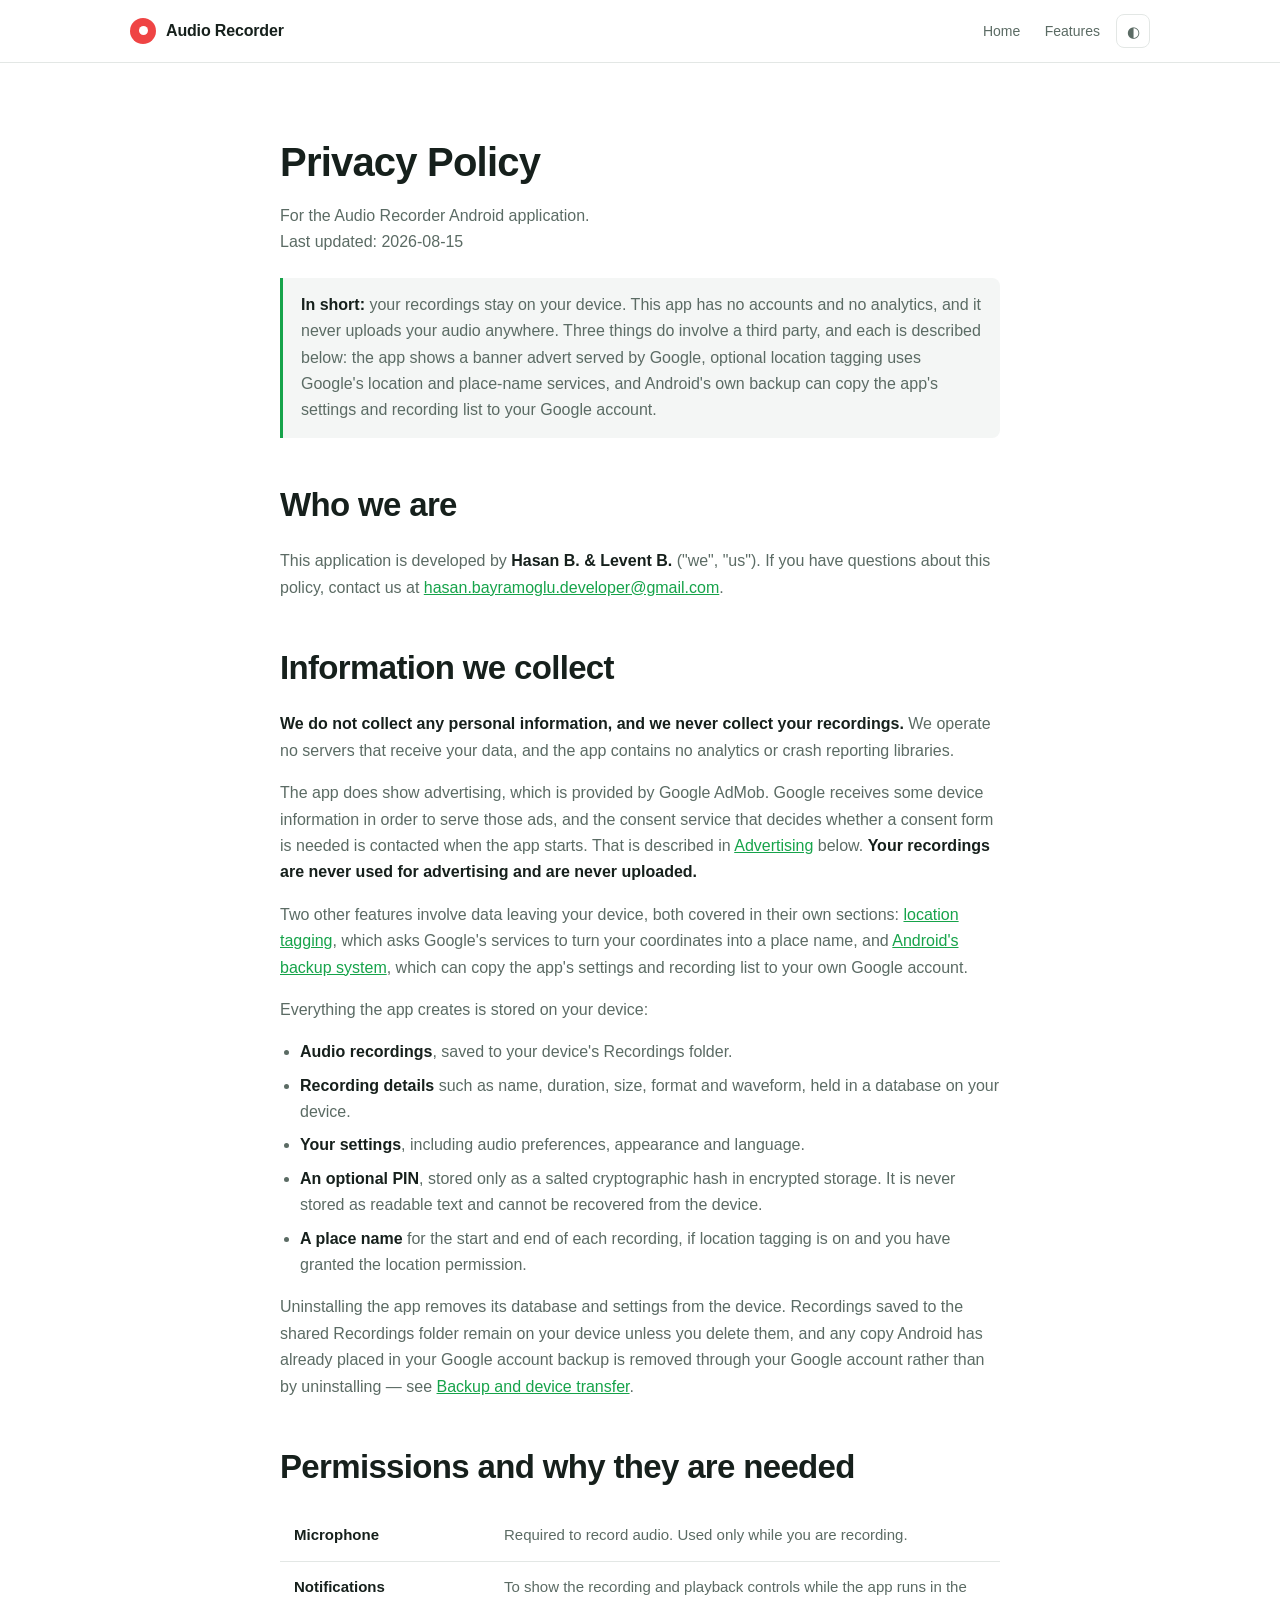
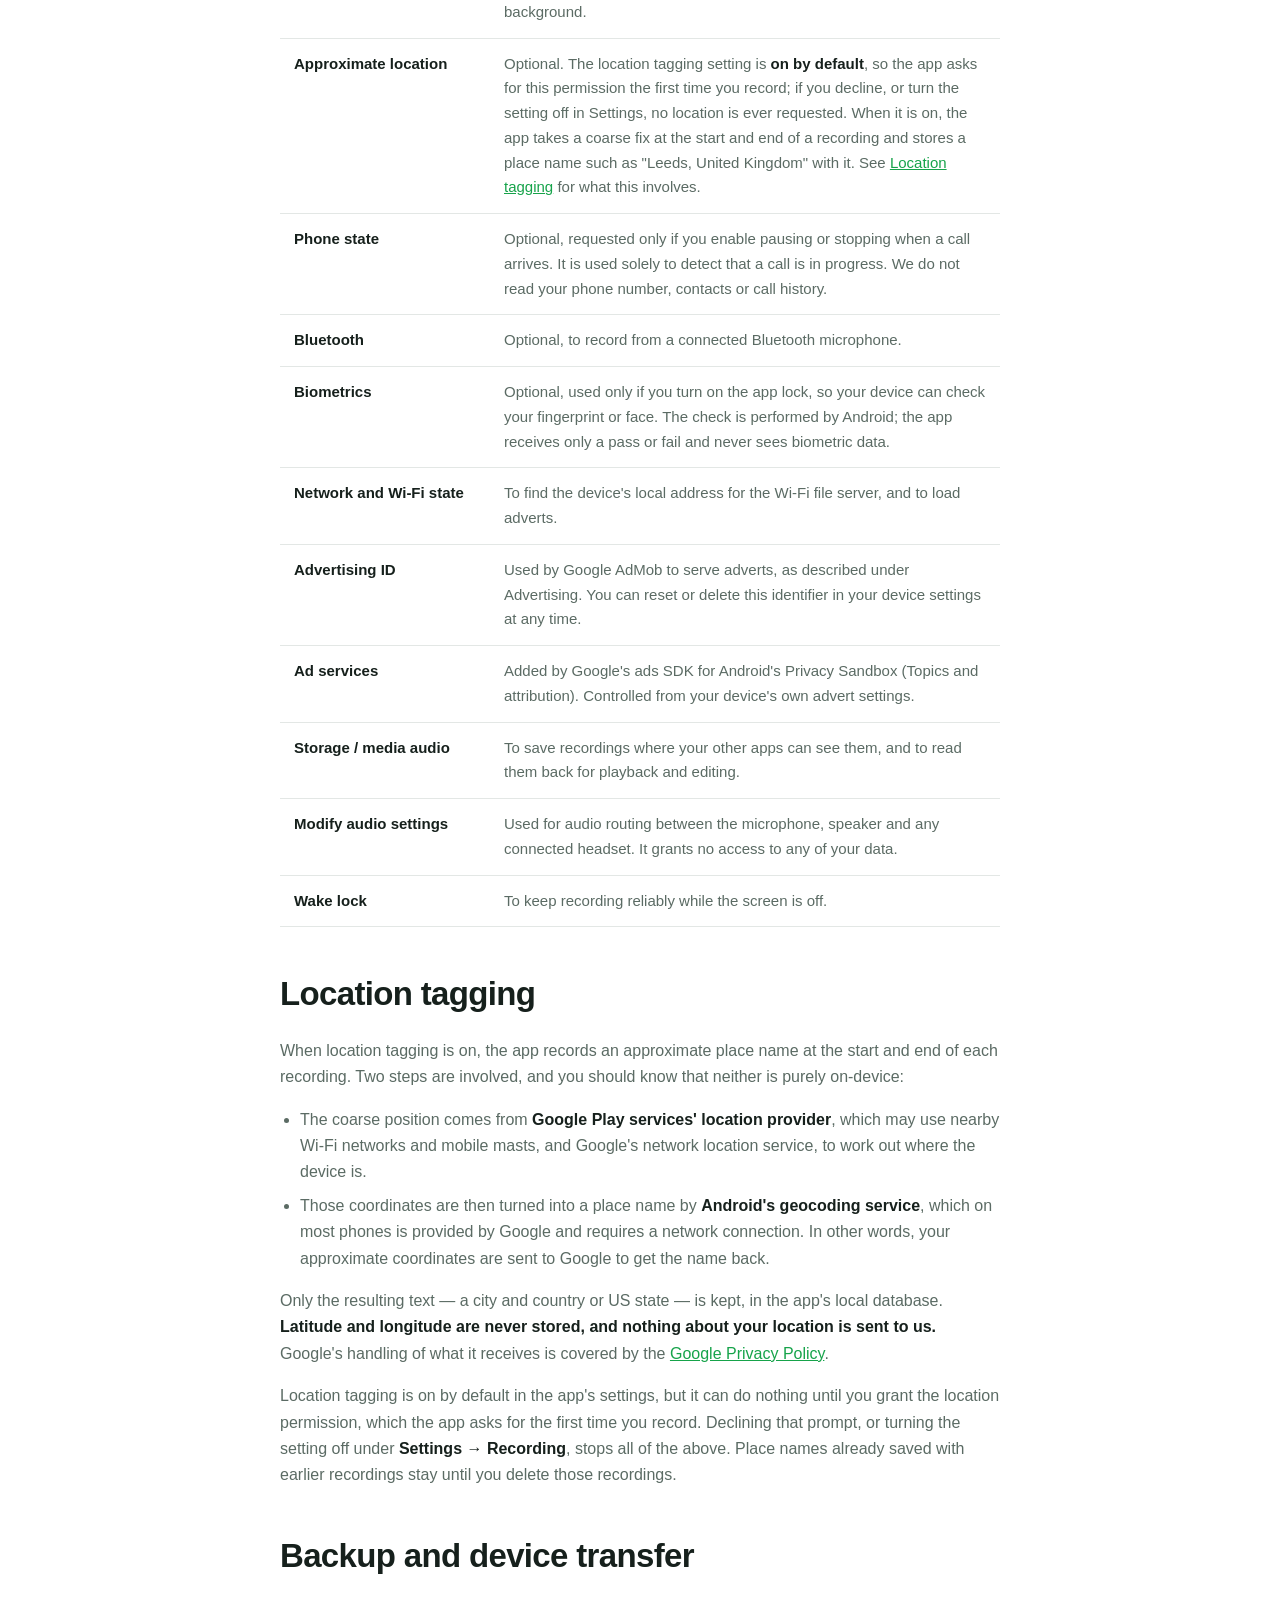
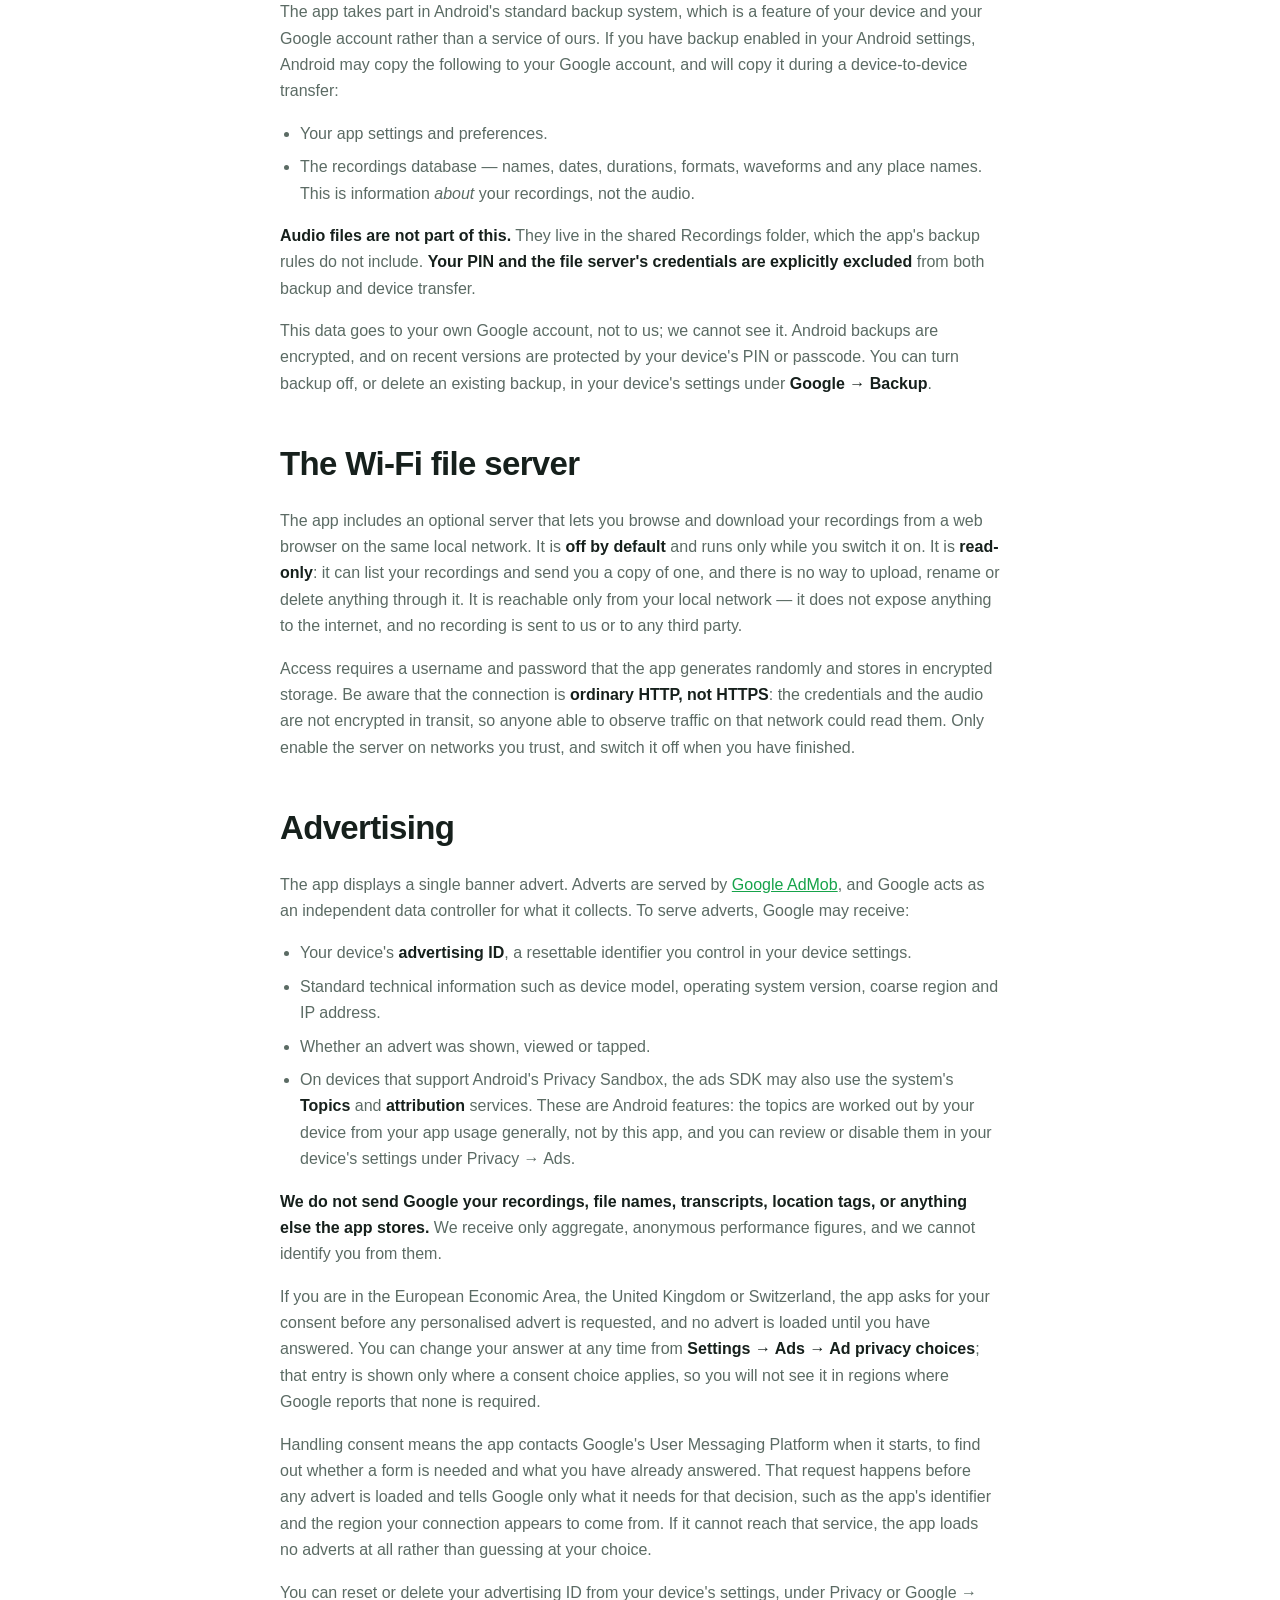
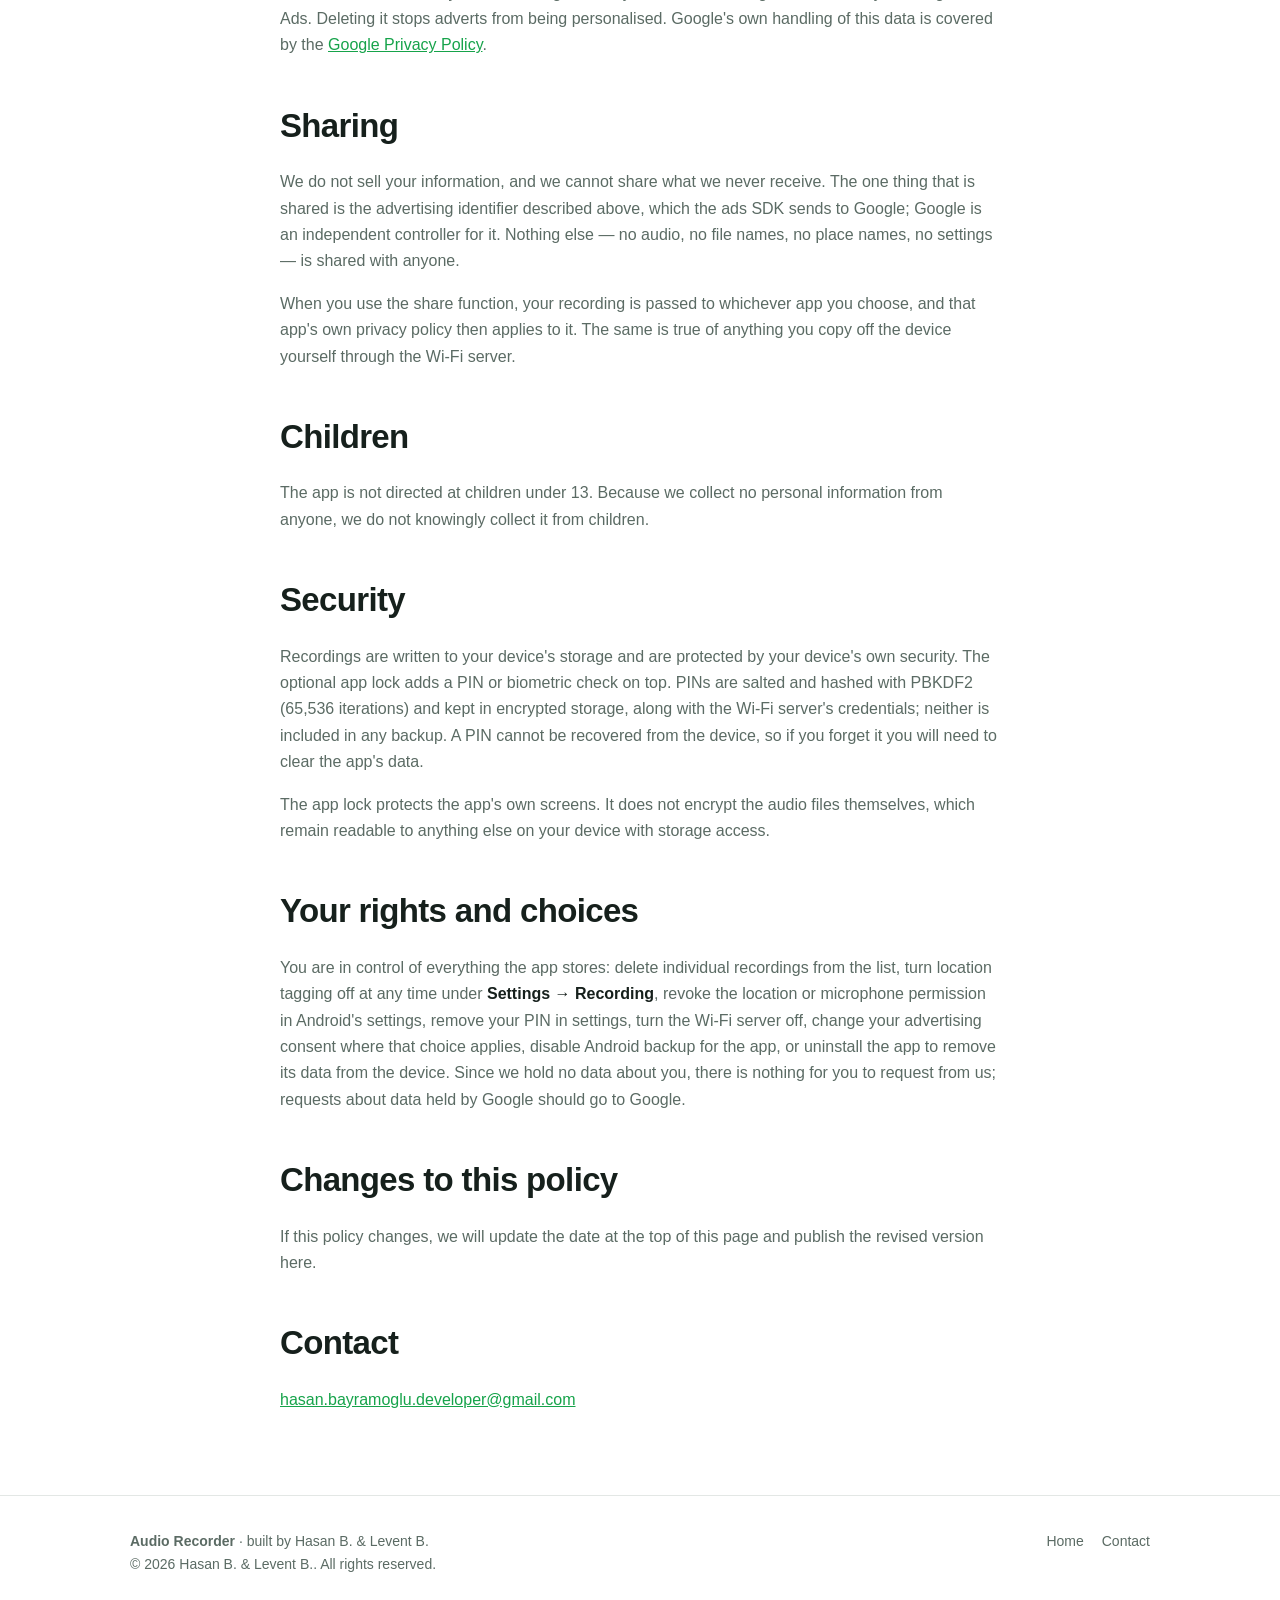
==== privacy.html @ 7d549fd4 "Add files via upload" ====
<!doctype html>
<html lang="en">
<head>
<meta charset="utf-8">
<meta name="viewport" content="width=device-width, initial-scale=1">
<title>Privacy Policy — Audio Recorder</title>
<meta name="description" content="Privacy policy for the Audio Recorder Android app. Recordings stay on your device; there is no tracking, advertising or account.">
<link rel="icon" href="data:image/svg+xml,<svg xmlns='http://www.w3.org/2000/svg' viewBox='0 0 100 100'><circle cx='50' cy='50' r='46' fill='%23ef4444'/><circle cx='50' cy='50' r='16' fill='white'/></svg>">
<link rel="stylesheet" href="site.css">
<script src="site.js"></script>
</head>
<body>

<header class="site">
  <div class="wrap bar">
    <a class="brand" href="index.html"><span class="dot"></span><span data-site="appName">Audio Recorder</span></a>
    <nav class="site">
      <a href="index.html">Home</a>
      <a href="index.html#features" class="hide-sm">Features</a>
    </nav>
    <button class="icon-btn" data-theme-toggle aria-label="Toggle dark mode">◐</button>
  </div>
</header>

<section>
  <div class="wrap prose">
    <h1 style="font-size:clamp(28px,4vw,40px);letter-spacing:-0.02em;margin:0 0 8px;">Privacy Policy</h1>
    <p style="margin-top:0;">
      For the <span data-site="appName">Audio Recorder</span> Android application.<br>
      Last updated: <span data-site="policyUpdated">2026-08-15</span>
    </p>

    <div class="note">
      <p>
        <strong>In short:</strong> your recordings stay on your device. This app has no
        accounts and no analytics, and it never uploads your audio anywhere. Three
        things do involve a third party, and each is described below: the app shows a
        banner advert served by Google, optional location tagging uses Google's location
        and place-name services, and Android's own backup can copy the app's settings and
        recording list to your Google account.
      </p>
    </div>

    <h2>Who we are</h2>
    <p>
      This application is developed by <strong data-site="developer">Hasan B. &amp; Levent B.</strong>
      ("we", "us"). If you have questions about this policy, contact us at
      <a data-site-mail href="mailto:" style="color:var(--accent);"></a>.
    </p>

    <h2>Information we collect</h2>
    <p>
      <strong>We do not collect any personal information, and we never collect your
      recordings.</strong> We operate no servers that receive your data, and the app
      contains no analytics or crash reporting libraries.
    </p>
    <p>
      The app does show advertising, which is provided by Google AdMob. Google receives
      some device information in order to serve those ads, and the consent service that
      decides whether a consent form is needed is contacted when the app starts. That is
      described in <a href="#advertising" style="color:var(--accent);">Advertising</a>
      below. <strong>Your recordings are never used for advertising and are never
      uploaded.</strong>
    </p>
    <p>
      Two other features involve data leaving your device, both covered in their own
      sections: <a href="#location" style="color:var(--accent);">location tagging</a>,
      which asks Google's services to turn your coordinates into a place name, and
      <a href="#backup" style="color:var(--accent);">Android's backup system</a>, which
      can copy the app's settings and recording list to your own Google account.
    </p>
    <p>
      Everything the app creates is stored on your device:
    </p>
    <ul>
      <li><strong>Audio recordings</strong>, saved to your device's Recordings folder.</li>
      <li><strong>Recording details</strong> such as name, duration, size, format and waveform, held in a database on your device.</li>
      <li><strong>Your settings</strong>, including audio preferences, appearance and language.</li>
      <li><strong>An optional PIN</strong>, stored only as a salted cryptographic hash in encrypted storage. It is never stored as readable text and cannot be recovered from the device.</li>
      <li><strong>A place name</strong> for the start and end of each recording, if location tagging is on and you have granted the location permission.</li>
    </ul>
    <p>
      Uninstalling the app removes its database and settings from the device. Recordings
      saved to the shared Recordings folder remain on your device unless you delete them,
      and any copy Android has already placed in your Google account backup is removed
      through your Google account rather than by uninstalling — see
      <a href="#backup" style="color:var(--accent);">Backup and device transfer</a>.
    </p>

    <h2>Permissions and why they are needed</h2>
    <table class="spec permissions" style="margin:16px 0;">
      <tbody>
        <tr><th>Microphone</th><td>Required to record audio. Used only while you are recording.</td></tr>
        <tr><th>Notifications</th><td>To show the recording and playback controls while the app runs in the background.</td></tr>
        <tr><th>Approximate location</th><td>Optional. The location tagging setting is <strong>on by default</strong>, so the app asks for this permission the first time you record; if you decline, or turn the setting off in Settings, no location is ever requested. When it is on, the app takes a coarse fix at the start and end of a recording and stores a place name such as "Leeds, United Kingdom" with it. See <a href="#location" style="color:var(--accent);">Location tagging</a> for what this involves.</td></tr>
        <tr><th>Phone state</th><td>Optional, requested only if you enable pausing or stopping when a call arrives. It is used solely to detect that a call is in progress. We do not read your phone number, contacts or call history.</td></tr>
        <tr><th>Bluetooth</th><td>Optional, to record from a connected Bluetooth microphone.</td></tr>
        <tr><th>Biometrics</th><td>Optional, used only if you turn on the app lock, so your device can check your fingerprint or face. The check is performed by Android; the app receives only a pass or fail and never sees biometric data.</td></tr>
        <tr><th>Network and Wi-Fi state</th><td>To find the device's local address for the Wi-Fi file server, and to load adverts.</td></tr>
        <tr><th>Advertising ID</th><td>Used by Google AdMob to serve adverts, as described under Advertising. You can reset or delete this identifier in your device settings at any time.</td></tr>
        <tr><th>Ad services</th><td>Added by Google's ads SDK for Android's Privacy Sandbox (Topics and attribution). Controlled from your device's own advert settings.</td></tr>
        <tr><th>Storage / media audio</th><td>To save recordings where your other apps can see them, and to read them back for playback and editing.</td></tr>
        <tr><th>Modify audio settings</th><td>Used for audio routing between the microphone, speaker and any connected headset. It grants no access to any of your data.</td></tr>
        <tr><th>Wake lock</th><td>To keep recording reliably while the screen is off.</td></tr>
      </tbody>
    </table>

    <h2 id="location">Location tagging</h2>
    <p>
      When location tagging is on, the app records an approximate place name at the start
      and end of each recording. Two steps are involved, and you should know that neither
      is purely on-device:
    </p>
    <ul>
      <li>
        The coarse position comes from <strong>Google Play services' location provider</strong>,
        which may use nearby Wi-Fi networks and mobile masts, and Google's network location
        service, to work out where the device is.
      </li>
      <li>
        Those coordinates are then turned into a place name by <strong>Android's geocoding
        service</strong>, which on most phones is provided by Google and requires a network
        connection. In other words, your approximate coordinates are sent to Google to get
        the name back.
      </li>
    </ul>
    <p>
      Only the resulting text — a city and country or US state — is kept, in the app's local
      database. <strong>Latitude and longitude are never stored, and nothing about your
      location is sent to us.</strong> Google's handling of what it receives is covered by the
      <a href="https://policies.google.com/privacy" style="color:var(--accent);">Google Privacy Policy</a>.
    </p>
    <p>
      Location tagging is on by default in the app's settings, but it can do nothing until
      you grant the location permission, which the app asks for the first time you record.
      Declining that prompt, or turning the setting off under
      <strong>Settings &rarr; Recording</strong>, stops all of the above. Place names already
      saved with earlier recordings stay until you delete those recordings.
    </p>

    <h2 id="backup">Backup and device transfer</h2>
    <p>
      The app takes part in Android's standard backup system, which is a feature of your
      device and your Google account rather than a service of ours. If you have backup
      enabled in your Android settings, Android may copy the following to your Google
      account, and will copy it during a device-to-device transfer:
    </p>
    <ul>
      <li>Your app settings and preferences.</li>
      <li>The recordings database — names, dates, durations, formats, waveforms and any place names. This is information <em>about</em> your recordings, not the audio.</li>
    </ul>
    <p>
      <strong>Audio files are not part of this.</strong> They live in the shared Recordings
      folder, which the app's backup rules do not include. <strong>Your PIN and the file
      server's credentials are explicitly excluded</strong> from both backup and device
      transfer.
    </p>
    <p>
      This data goes to your own Google account, not to us; we cannot see it. Android
      backups are encrypted, and on recent versions are protected by your device's PIN or
      passcode. You can turn backup off, or delete an existing backup, in your device's
      settings under <strong>Google &rarr; Backup</strong>.
    </p>

    <h2>The Wi-Fi file server</h2>
    <p>
      The app includes an optional server that lets you browse and download your recordings
      from a web browser on the same local network. It is <strong>off by default</strong> and
      runs only while you switch it on. It is <strong>read-only</strong>: it can list your
      recordings and send you a copy of one, and there is no way to upload, rename or delete
      anything through it. It is reachable only from your local network — it does not expose
      anything to the internet, and no recording is sent to us or to any third party.
    </p>
    <p>
      Access requires a username and password that the app generates randomly and stores in
      encrypted storage. Be aware that the connection is <strong>ordinary HTTP, not
      HTTPS</strong>: the credentials and the audio are not encrypted in transit, so anyone
      able to observe traffic on that network could read them. Only enable the server on
      networks you trust, and switch it off when you have finished.
    </p>

    <h2 id="advertising">Advertising</h2>
    <p>
      The app displays a single banner advert. Adverts are served by
      <a href="https://policies.google.com/technologies/partner-sites" style="color:var(--accent);">Google AdMob</a>,
      and Google acts as an independent data controller for what it collects. To serve
      adverts, Google may receive:
    </p>
    <ul>
      <li>Your device's <strong>advertising ID</strong>, a resettable identifier you control in your device settings.</li>
      <li>Standard technical information such as device model, operating system version, coarse region and IP address.</li>
      <li>Whether an advert was shown, viewed or tapped.</li>
      <li>
        On devices that support Android's Privacy Sandbox, the ads SDK may also use the
        system's <strong>Topics</strong> and <strong>attribution</strong> services. These
        are Android features: the topics are worked out by your device from your app
        usage generally, not by this app, and you can review or disable them in your
        device's settings under Privacy &rarr; Ads.
      </li>
    </ul>
    <p>
      <strong>We do not send Google your recordings, file names, transcripts, location
      tags, or anything else the app stores.</strong> We receive only aggregate,
      anonymous performance figures, and we cannot identify you from them.
    </p>
    <p>
      If you are in the European Economic Area, the United Kingdom or Switzerland, the
      app asks for your consent before any personalised advert is requested, and no
      advert is loaded until you have answered. You can change your answer at any time
      from <strong>Settings &rarr; Ads &rarr; Ad privacy choices</strong>; that entry is
      shown only where a consent choice applies, so you will not see it in regions where
      Google reports that none is required.
    </p>
    <p>
      Handling consent means the app contacts Google's User Messaging Platform when it
      starts, to find out whether a form is needed and what you have already answered.
      That request happens before any advert is loaded and tells Google only what it
      needs for that decision, such as the app's identifier and the region your
      connection appears to come from. If it cannot reach that service, the app loads no
      adverts at all rather than guessing at your choice.
    </p>
    <p>
      You can reset or delete your advertising ID from your device's settings, under
      Privacy or Google &rarr; Ads. Deleting it stops adverts from being personalised.
      Google's own handling of this data is covered by the
      <a href="https://policies.google.com/privacy" style="color:var(--accent);">Google Privacy Policy</a>.
    </p>

    <h2>Sharing</h2>
    <p>
      We do not sell your information, and we cannot share what we never receive. The one
      thing that is shared is the advertising identifier described above, which the ads
      SDK sends to Google; Google is an independent controller for it. Nothing else — no
      audio, no file names, no place names, no settings — is shared with anyone.
    </p>
    <p>
      When you use the share function, your recording is passed to whichever app you
      choose, and that app's own privacy policy then applies to it. The same is true of
      anything you copy off the device yourself through the Wi-Fi server.
    </p>

    <h2>Children</h2>
    <p>
      The app is not directed at children under 13. Because we collect no personal
      information from anyone, we do not knowingly collect it from children.
    </p>

    <h2>Security</h2>
    <p>
      Recordings are written to your device's storage and are protected by your device's
      own security. The optional app lock adds a PIN or biometric check on top. PINs are
      salted and hashed with PBKDF2 (65,536 iterations) and kept in encrypted storage,
      along with the Wi-Fi server's credentials; neither is included in any backup. A PIN
      cannot be recovered from the device, so if you forget it you will need to clear the
      app's data.
    </p>
    <p>
      The app lock protects the app's own screens. It does not encrypt the audio files
      themselves, which remain readable to anything else on your device with storage
      access.
    </p>

    <h2>Your rights and choices</h2>
    <p>
      You are in control of everything the app stores: delete individual recordings from
      the list, turn location tagging off at any time under
      <strong>Settings &rarr; Recording</strong>, revoke the location or microphone
      permission in Android's settings, remove your PIN in settings, turn the Wi-Fi
      server off, change your advertising consent where that choice applies, disable
      Android backup for the app, or uninstall the app to remove its data from the
      device. Since we hold no data about you, there is nothing for you to request from
      us; requests about data held by Google should go to Google.
    </p>

    <h2>Changes to this policy</h2>
    <p>
      If this policy changes, we will update the date at the top of this page and publish
      the revised version here.
    </p>

    <h2>Contact</h2>
    <p>
      <a data-site-mail href="mailto:" style="color:var(--accent);"></a>
    </p>
  </div>
</section>

<footer class="site">
  <div class="wrap foot-row">
    <div>
      <strong data-site="appName">Audio Recorder</strong> ·
      built by <span data-site="developer">Hasan B. &amp; Levent B.</span><br>
      © <span data-year>2026</span> <span data-site="developer">Hasan B. &amp; Levent B.</span>. All rights reserved.
    </div>
    <div class="foot-links">
      <a href="index.html">Home</a>
      <a data-site-mail href="mailto:">Contact</a>
    </div>
  </div>
</footer>

</body>
</html>
---- site.css ----
/* Audio Recorder — site styles.
   Colours are taken from the app: recording red and waveform green. */

:root {
  --red: #ef4444;
  --green: #22c55e;

  --bg: #ffffff;
  --bg-soft: #f4f6f5;
  --panel: #ffffff;
  --line: #e3e7e5;
  --ink: #16201c;
  --ink-soft: #5b6b64;
  --accent: #16a34a;
  --shadow: 0 1px 2px rgba(16, 32, 26, 0.06), 0 8px 24px rgba(16, 32, 26, 0.06);
}

@media (prefers-color-scheme: dark) {
  :root {
    --bg: #0f1512;
    --bg-soft: #141b18;
    --panel: #161e1a;
    --line: #263029;
    --ink: #e8efea;
    --ink-soft: #9aa9a1;
    --accent: #4ade80;
    --shadow: 0 1px 2px rgba(0, 0, 0, 0.4), 0 8px 24px rgba(0, 0, 0, 0.3);
  }
}

:root[data-theme="light"] {
  --bg: #ffffff;
  --bg-soft: #f4f6f5;
  --panel: #ffffff;
  --line: #e3e7e5;
  --ink: #16201c;
  --ink-soft: #5b6b64;
  --accent: #16a34a;
  --shadow: 0 1px 2px rgba(16, 32, 26, 0.06), 0 8px 24px rgba(16, 32, 26, 0.06);
}

:root[data-theme="dark"] {
  --bg: #0f1512;
  --bg-soft: #141b18;
  --panel: #161e1a;
  --line: #263029;
  --ink: #e8efea;
  --ink-soft: #9aa9a1;
  --accent: #4ade80;
  --shadow: 0 1px 2px rgba(0, 0, 0, 0.4), 0 8px 24px rgba(0, 0, 0, 0.3);
}

* { box-sizing: border-box; }

html { scroll-behavior: smooth; }

body {
  margin: 0;
  background: var(--bg);
  color: var(--ink);
  font: 16px/1.65 -apple-system, BlinkMacSystemFont, "Segoe UI", Roboto,
    "Helvetica Neue", Arial, sans-serif;
  -webkit-font-smoothing: antialiased;
}

.wrap {
  width: 100%;
  max-width: 1060px;
  margin: 0 auto;
  padding: 0 20px;
}

/* ---------- header ---------- */

header.site {
  position: sticky;
  top: 0;
  z-index: 20;
  background: color-mix(in srgb, var(--bg) 88%, transparent);
  backdrop-filter: blur(10px);
  border-bottom: 1px solid var(--line);
}

.bar {
  display: flex;
  align-items: center;
  gap: 16px;
  height: 62px;
}

.brand {
  display: flex;
  align-items: center;
  gap: 10px;
  font-weight: 700;
  letter-spacing: -0.01em;
  color: var(--ink);
  text-decoration: none;
  margin-right: auto;
  white-space: nowrap; /* keeps the header one line on narrow phones */
}

.brand .dot {
  width: 26px;
  height: 26px;
  border-radius: 50%;
  background: var(--red);
  display: grid;
  place-items: center;
  flex: none;
}

.brand .dot::after {
  content: "";
  width: 9px;
  height: 9px;
  border-radius: 50%;
  background: #fff;
}

nav.site a {
  color: var(--ink-soft);
  text-decoration: none;
  font-size: 14px;
  margin-left: 20px;
}

nav.site a:hover { color: var(--ink); }

@media (max-width: 700px) {
  nav.site a { margin-left: 14px; font-size: 13px; }
  nav.site a.hide-sm { display: none; }
}

@media (max-width: 460px) {
  .brand { font-size: 15px; }
  .brand .dot { width: 22px; height: 22px; }
  nav.site { white-space: nowrap; }
  nav.site a { margin-left: 12px; }
}

/* Line break that only applies once there is room for it. */
@media (max-width: 640px) {
  br.br-lg { display: none; }
}

.icon-btn {
  border: 1px solid var(--line);
  background: var(--panel);
  color: var(--ink-soft);
  width: 34px;
  height: 34px;
  border-radius: 8px;
  cursor: pointer;
  font-size: 15px;
  line-height: 1;
  flex: none;
}

.icon-btn:hover { color: var(--ink); }

/* ---------- hero ---------- */

.hero {
  padding: 76px 0 56px;
  text-align: center;
}

.hero h1 {
  font-size: clamp(34px, 6vw, 56px);
  line-height: 1.08;
  letter-spacing: -0.03em;
  margin: 0 0 18px;
}

.hero .lede {
  font-size: clamp(17px, 2.2vw, 20px);
  color: var(--ink-soft);
  max-width: 620px;
  margin: 0 auto 30px;
}

.pill {
  display: inline-block;
  font-size: 13px;
  font-weight: 600;
  color: var(--accent);
  background: color-mix(in srgb, var(--accent) 12%, transparent);
  border: 1px solid color-mix(in srgb, var(--accent) 28%, transparent);
  padding: 5px 12px;
  border-radius: 999px;
  margin-bottom: 22px;
}

.cta-row {
  display: flex;
  gap: 12px;
  justify-content: center;
  flex-wrap: wrap;
}

.btn {
  display: inline-block;
  padding: 12px 22px;
  border-radius: 10px;
  font-weight: 600;
  font-size: 15px;
  text-decoration: none;
  border: 1px solid transparent;
}

.btn-primary { background: var(--ink); color: var(--bg); }
.btn-primary:hover { opacity: 0.88; }

.btn-primary.is-pending {
  background: var(--bg-soft);
  color: var(--ink-soft);
  border-color: var(--line);
  cursor: default;
}

.btn-ghost {
  border-color: var(--line);
  color: var(--ink);
  background: var(--panel);
}

.btn-ghost:hover { border-color: var(--ink-soft); }

/* ---------- waveform strip ---------- */

.wave-strip {
  margin: 46px auto 0;
  max-width: 900px;
  background: var(--bg-soft);
  border: 1px solid var(--line);
  border-radius: 0; /* square, like the app's waveform panel */
  padding: 0;
  overflow: hidden;
}

/* Scales by its own aspect ratio. Stretching it instead would squash the ruler
   labels into illegibility on narrow screens. */
.wave-strip svg { display: block; width: 100%; height: auto; }

/* ---------- sections ---------- */

section { padding: 66px 0; }
section.alt { background: var(--bg-soft); border-block: 1px solid var(--line); }

h2 {
  font-size: clamp(24px, 3.4vw, 33px);
  letter-spacing: -0.02em;
  margin: 0 0 10px;
}

.section-lede {
  color: var(--ink-soft);
  max-width: 620px;
  margin: 0 0 36px;
}

.grid {
  display: grid;
  grid-template-columns: repeat(auto-fit, minmax(268px, 1fr));
  gap: 18px;
}

.card {
  background: var(--panel);
  border: 1px solid var(--line);
  border-radius: 12px;
  padding: 22px;
  box-shadow: var(--shadow);
}

.card h3 {
  margin: 0 0 8px;
  font-size: 17px;
  letter-spacing: -0.01em;
}

.card p { margin: 0; color: var(--ink-soft); font-size: 15px; }

.card .ico {
  width: 34px;
  height: 34px;
  border-radius: 9px;
  background: color-mix(in srgb, var(--accent) 14%, transparent);
  display: grid;
  place-items: center;
  margin-bottom: 14px;
  font-size: 17px;
}

/* ---------- spec table ---------- */

.table-scroll { overflow-x: auto; }

table.spec {
  width: 100%;
  border-collapse: collapse;
  font-size: 15px;
  min-width: 460px;
}

table.spec th,
table.spec td {
  text-align: left;
  padding: 13px 14px;
  border-bottom: 1px solid var(--line);
  vertical-align: top;
}

table.spec th {
  width: 210px;
  font-weight: 600;
  color: var(--ink);
  white-space: nowrap;
}

table.spec td { color: var(--ink-soft); }

/* On phones the two-column layout would force the page to scroll sideways, so the
   rows stack: label above value. */
@media (max-width: 560px) {
  table.spec,
  table.spec tbody,
  table.spec tr,
  table.spec th,
  table.spec td {
    display: block;
    width: 100%;
  }
  table.spec { min-width: 0; }
  table.spec tr { padding: 12px 0; border-bottom: 1px solid var(--line); }
  table.spec th {
    border-bottom: none;
    padding: 0 0 3px;
    white-space: normal;
  }
  table.spec td { border-bottom: none; padding: 0; }
}

/* ---------- prose (privacy page) ---------- */

.prose { max-width: 760px; }
.prose h2 { margin-top: 40px; }
.prose h3 { margin-top: 28px; margin-bottom: 6px; font-size: 17px; }
.prose p, .prose li { color: var(--ink-soft); }
.prose strong { color: var(--ink); }
.prose ul { padding-left: 20px; }
.prose li { margin-bottom: 7px; }

.note {
  border-left: 3px solid var(--accent);
  background: var(--bg-soft);
  padding: 14px 18px;
  border-radius: 0 8px 8px 0;
  margin: 22px 0;
}

.note p { margin: 0; }

/* ---------- footer ---------- */

footer.site {
  border-top: 1px solid var(--line);
  padding: 34px 0 46px;
  color: var(--ink-soft);
  font-size: 14px;
}

.foot-row {
  display: flex;
  justify-content: space-between;
  gap: 18px;
  flex-wrap: wrap;
}

footer.site a { color: var(--ink-soft); text-decoration: none; }
footer.site a:hover { color: var(--ink); text-decoration: underline; }

.foot-links { display: flex; gap: 18px; flex-wrap: wrap; }
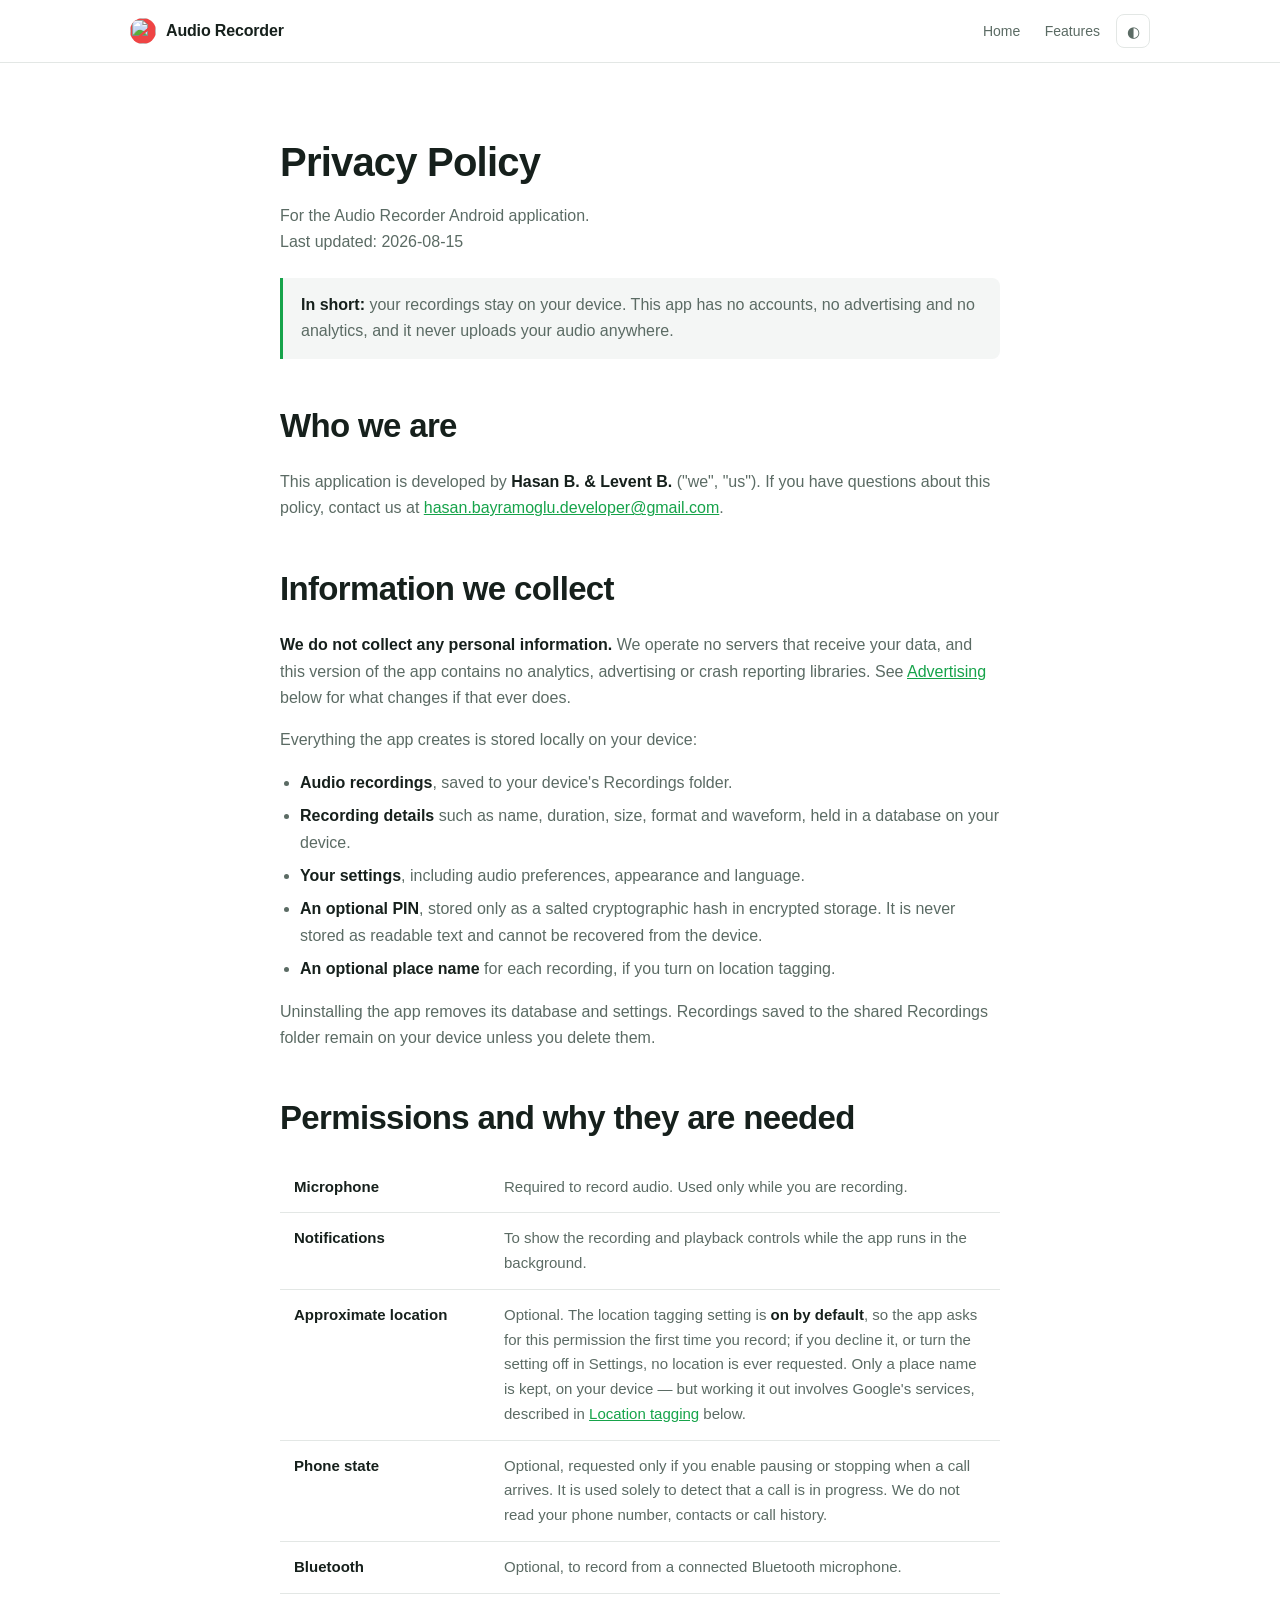
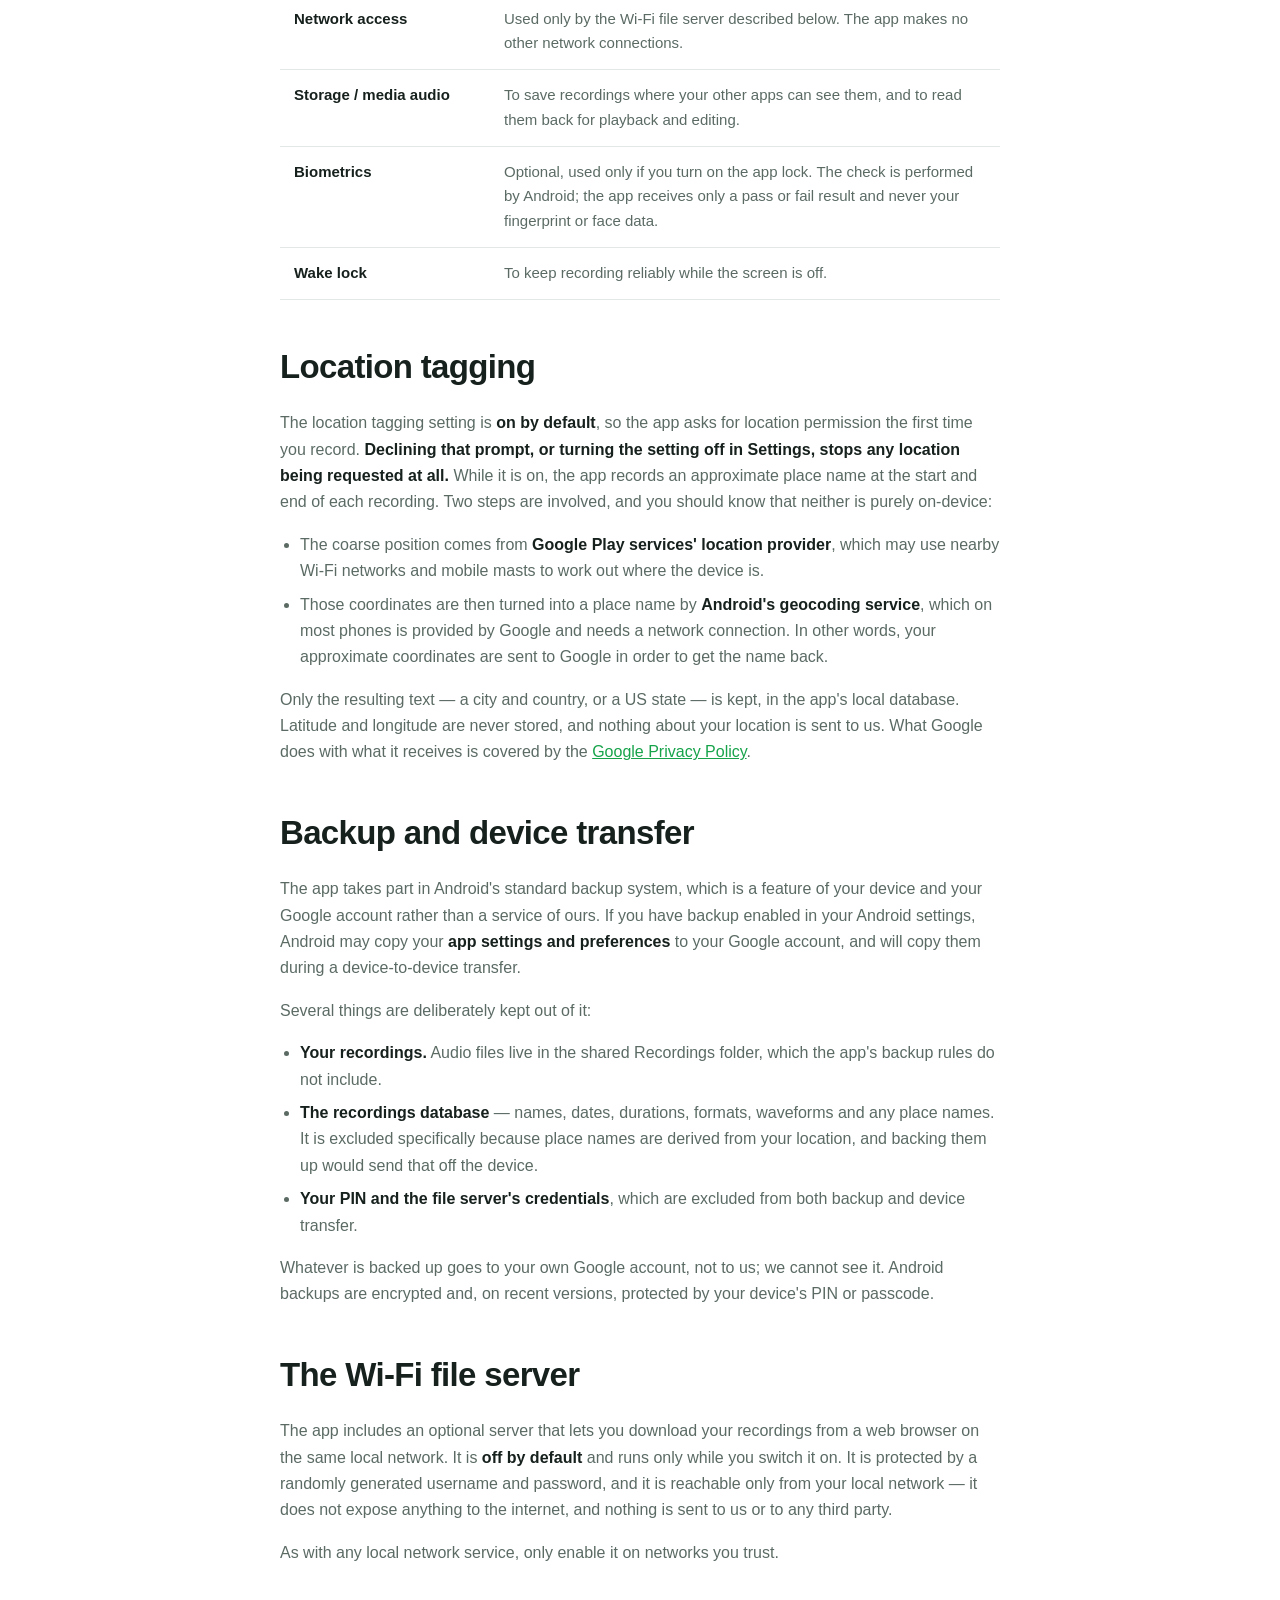
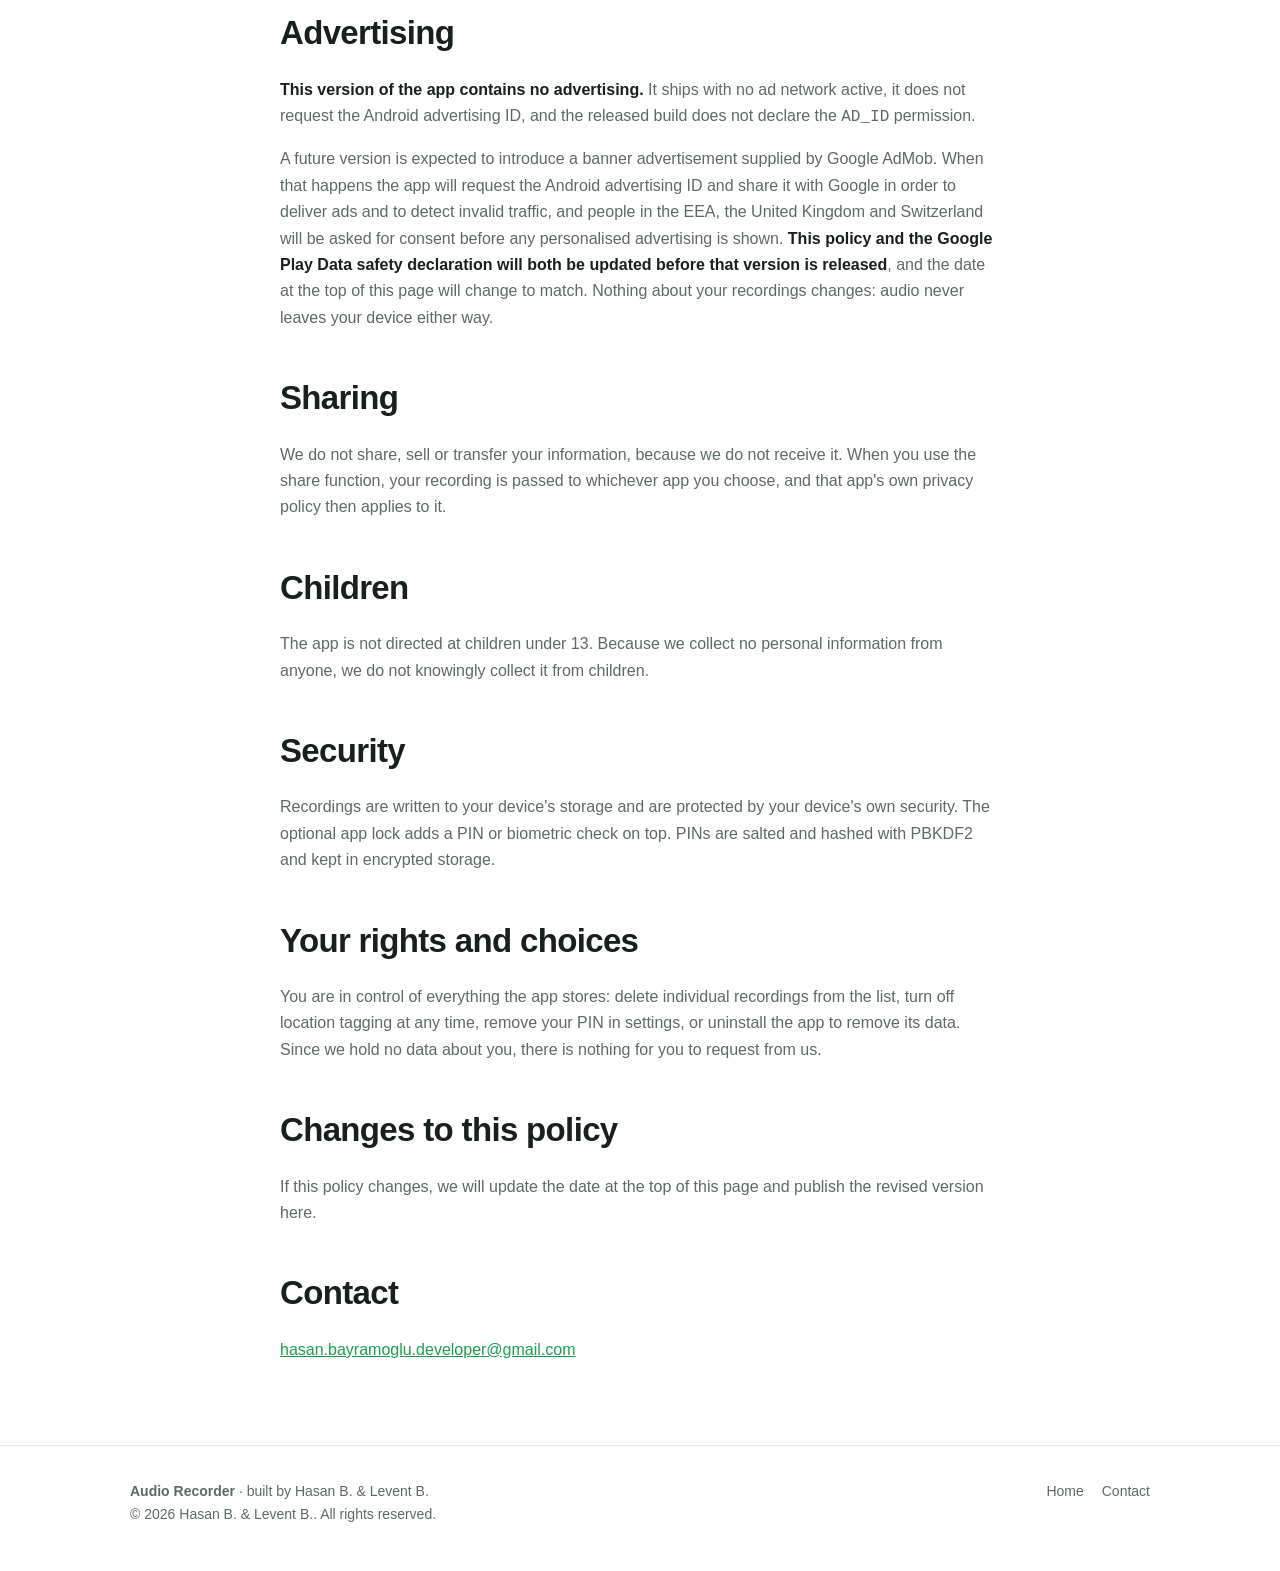
==== commit 708fa711: "Update privacy policy details and icon references" ====
--- a/privacy.html
+++ b/privacy.html
@@ -5,7 +5,7 @@
 <meta name="viewport" content="width=device-width, initial-scale=1">
 <title>Privacy Policy — Audio Recorder</title>
 <meta name="description" content="Privacy policy for the Audio Recorder Android app. Recordings stay on your device; there is no tracking, advertising or account.">
-<link rel="icon" href="data:image/svg+xml,<svg xmlns='http://www.w3.org/2000/svg' viewBox='0 0 100 100'><circle cx='50' cy='50' r='46' fill='%23ef4444'/><circle cx='50' cy='50' r='16' fill='white'/></svg>">
+<link rel="icon" href="icon.svg" type="image/svg+xml">
 <link rel="stylesheet" href="site.css">
 <script src="site.js"></script>
 </head>
@@ -13,7 +13,7 @@
 
 <header class="site">
   <div class="wrap bar">
-    <a class="brand" href="index.html"><span class="dot"></span><span data-site="appName">Audio Recorder</span></a>
+    <a class="brand" href="index.html"><img class="dot" src="icon.svg" alt="" width="26" height="26"><span data-site="appName">Audio Recorder</span></a>
     <nav class="site">
       <a href="index.html">Home</a>
       <a href="index.html#features" class="hide-sm">Features</a>
@@ -27,216 +27,159 @@
     <h1 style="font-size:clamp(28px,4vw,40px);letter-spacing:-0.02em;margin:0 0 8px;">Privacy Policy</h1>
     <p style="margin-top:0;">
       For the <span data-site="appName">Audio Recorder</span> Android application.<br>
-      Last updated: <span data-site="policyUpdated">2026-08-15</span>
+      Last updated: <span data-site="policyUpdated">2026-08-09</span>
     </p>
 
     <div class="note">
       <p>
         <strong>In short:</strong> your recordings stay on your device. This app has no
-        accounts and no analytics, and it never uploads your audio anywhere. Three
-        things do involve a third party, and each is described below: the app shows a
-        banner advert served by Google, optional location tagging uses Google's location
-        and place-name services, and Android's own backup can copy the app's settings and
-        recording list to your Google account.
+        accounts, no advertising and no analytics, and it never uploads your audio
+        anywhere.
       </p>
     </div>
 
     <h2>Who we are</h2>
     <p>
-      This application is developed by <strong data-site="developer">Hasan B. &amp; Levent B.</strong>
+      This application is developed by <strong data-site="developer">Hasan Bayramoglu</strong>
       ("we", "us"). If you have questions about this policy, contact us at
       <a data-site-mail href="mailto:" style="color:var(--accent);"></a>.
     </p>
 
     <h2>Information we collect</h2>
     <p>
-      <strong>We do not collect any personal information, and we never collect your
-      recordings.</strong> We operate no servers that receive your data, and the app
-      contains no analytics or crash reporting libraries.
-    </p>
-    <p>
-      The app does show advertising, which is provided by Google AdMob. Google receives
-      some device information in order to serve those ads, and the consent service that
-      decides whether a consent form is needed is contacted when the app starts. That is
-      described in <a href="#advertising" style="color:var(--accent);">Advertising</a>
-      below. <strong>Your recordings are never used for advertising and are never
-      uploaded.</strong>
-    </p>
-    <p>
-      Two other features involve data leaving your device, both covered in their own
-      sections: <a href="#location" style="color:var(--accent);">location tagging</a>,
-      which asks Google's services to turn your coordinates into a place name, and
-      <a href="#backup" style="color:var(--accent);">Android's backup system</a>, which
-      can copy the app's settings and recording list to your own Google account.
-    </p>
-    <p>
-      Everything the app creates is stored on your device:
+      <strong>We do not collect any personal information.</strong> We operate no servers
+      that receive your data, and this version of the app contains no analytics,
+      advertising or crash reporting libraries. See <a href="#advertising"
+      style="color:var(--accent);">Advertising</a> below for what changes if that ever
+      does.
+    </p>
+    <p>
+      Everything the app creates is stored locally on your device:
     </p>
     <ul>
       <li><strong>Audio recordings</strong>, saved to your device's Recordings folder.</li>
       <li><strong>Recording details</strong> such as name, duration, size, format and waveform, held in a database on your device.</li>
       <li><strong>Your settings</strong>, including audio preferences, appearance and language.</li>
       <li><strong>An optional PIN</strong>, stored only as a salted cryptographic hash in encrypted storage. It is never stored as readable text and cannot be recovered from the device.</li>
-      <li><strong>A place name</strong> for the start and end of each recording, if location tagging is on and you have granted the location permission.</li>
+      <li><strong>An optional place name</strong> for each recording, if you turn on location tagging.</li>
     </ul>
     <p>
-      Uninstalling the app removes its database and settings from the device. Recordings
-      saved to the shared Recordings folder remain on your device unless you delete them,
-      and any copy Android has already placed in your Google account backup is removed
-      through your Google account rather than by uninstalling — see
-      <a href="#backup" style="color:var(--accent);">Backup and device transfer</a>.
+      Uninstalling the app removes its database and settings. Recordings saved to the
+      shared Recordings folder remain on your device unless you delete them.
     </p>
 
     <h2>Permissions and why they are needed</h2>
-    <table class="spec permissions" style="margin:16px 0;">
+    <table class="spec" style="margin:16px 0;">
       <tbody>
         <tr><th>Microphone</th><td>Required to record audio. Used only while you are recording.</td></tr>
         <tr><th>Notifications</th><td>To show the recording and playback controls while the app runs in the background.</td></tr>
-        <tr><th>Approximate location</th><td>Optional. The location tagging setting is <strong>on by default</strong>, so the app asks for this permission the first time you record; if you decline, or turn the setting off in Settings, no location is ever requested. When it is on, the app takes a coarse fix at the start and end of a recording and stores a place name such as "Leeds, United Kingdom" with it. See <a href="#location" style="color:var(--accent);">Location tagging</a> for what this involves.</td></tr>
+        <tr><th>Approximate location</th><td>Optional. The location tagging setting is <strong>on by default</strong>, so the app asks for this permission the first time you record; if you decline it, or turn the setting off in Settings, no location is ever requested. Only a place name is kept, on your device — but working it out involves Google's services, described in <a href="#location" style="color:var(--accent);">Location tagging</a> below.</td></tr>
         <tr><th>Phone state</th><td>Optional, requested only if you enable pausing or stopping when a call arrives. It is used solely to detect that a call is in progress. We do not read your phone number, contacts or call history.</td></tr>
         <tr><th>Bluetooth</th><td>Optional, to record from a connected Bluetooth microphone.</td></tr>
-        <tr><th>Biometrics</th><td>Optional, used only if you turn on the app lock, so your device can check your fingerprint or face. The check is performed by Android; the app receives only a pass or fail and never sees biometric data.</td></tr>
-        <tr><th>Network and Wi-Fi state</th><td>To find the device's local address for the Wi-Fi file server, and to load adverts.</td></tr>
-        <tr><th>Advertising ID</th><td>Used by Google AdMob to serve adverts, as described under Advertising. You can reset or delete this identifier in your device settings at any time.</td></tr>
-        <tr><th>Ad services</th><td>Added by Google's ads SDK for Android's Privacy Sandbox (Topics and attribution). Controlled from your device's own advert settings.</td></tr>
+        <tr><th>Network access</th><td>Used only by the Wi-Fi file server described below. The app makes no other network connections.</td></tr>
         <tr><th>Storage / media audio</th><td>To save recordings where your other apps can see them, and to read them back for playback and editing.</td></tr>
-        <tr><th>Modify audio settings</th><td>Used for audio routing between the microphone, speaker and any connected headset. It grants no access to any of your data.</td></tr>
+        <tr><th>Biometrics</th><td>Optional, used only if you turn on the app lock. The check is performed by Android; the app receives only a pass or fail result and never your fingerprint or face data.</td></tr>
         <tr><th>Wake lock</th><td>To keep recording reliably while the screen is off.</td></tr>
       </tbody>
     </table>
 
     <h2 id="location">Location tagging</h2>
     <p>
-      When location tagging is on, the app records an approximate place name at the start
-      and end of each recording. Two steps are involved, and you should know that neither
-      is purely on-device:
+      The location tagging setting is <strong>on by default</strong>, so the app asks for
+      location permission the first time you record. <strong>Declining that prompt, or
+      turning the setting off in Settings, stops any location being requested at all.</strong>
+      While it is on, the app records an approximate place name at the start and end of
+      each recording. Two steps are involved, and you should know that neither is purely
+      on-device:
     </p>
     <ul>
       <li>
-        The coarse position comes from <strong>Google Play services' location provider</strong>,
-        which may use nearby Wi-Fi networks and mobile masts, and Google's network location
-        service, to work out where the device is.
-      </li>
-      <li>
-        Those coordinates are then turned into a place name by <strong>Android's geocoding
-        service</strong>, which on most phones is provided by Google and requires a network
-        connection. In other words, your approximate coordinates are sent to Google to get
-        the name back.
+        The coarse position comes from <strong>Google Play services' location
+        provider</strong>, which may use nearby Wi-Fi networks and mobile masts to work
+        out where the device is.
+      </li>
+      <li>
+        Those coordinates are then turned into a place name by <strong>Android's
+        geocoding service</strong>, which on most phones is provided by Google and needs
+        a network connection. In other words, your approximate coordinates are sent to
+        Google in order to get the name back.
       </li>
     </ul>
     <p>
-      Only the resulting text — a city and country or US state — is kept, in the app's local
-      database. <strong>Latitude and longitude are never stored, and nothing about your
-      location is sent to us.</strong> Google's handling of what it receives is covered by the
-      <a href="https://policies.google.com/privacy" style="color:var(--accent);">Google Privacy Policy</a>.
-    </p>
-    <p>
-      Location tagging is on by default in the app's settings, but it can do nothing until
-      you grant the location permission, which the app asks for the first time you record.
-      Declining that prompt, or turning the setting off under
-      <strong>Settings &rarr; Recording</strong>, stops all of the above. Place names already
-      saved with earlier recordings stay until you delete those recordings.
-    </p>
-
-    <h2 id="backup">Backup and device transfer</h2>
+      Only the resulting text — a city and country, or a US state — is kept, in the app's
+      local database. Latitude and longitude are never stored, and nothing about your
+      location is sent to us. What Google does with what it receives is covered by the
+      <a href="https://policies.google.com/privacy" rel="noopener" target="_blank"
+      style="color:var(--accent);">Google Privacy Policy</a>.
+    </p>
+
+    <h2>Backup and device transfer</h2>
     <p>
       The app takes part in Android's standard backup system, which is a feature of your
       device and your Google account rather than a service of ours. If you have backup
-      enabled in your Android settings, Android may copy the following to your Google
-      account, and will copy it during a device-to-device transfer:
+      enabled in your Android settings, Android may copy your <strong>app settings and
+      preferences</strong> to your Google account, and will copy them during a
+      device-to-device transfer.
+    </p>
+    <p>
+      Several things are deliberately kept out of it:
     </p>
     <ul>
-      <li>Your app settings and preferences.</li>
-      <li>The recordings database — names, dates, durations, formats, waveforms and any place names. This is information <em>about</em> your recordings, not the audio.</li>
+      <li>
+        <strong>Your recordings.</strong> Audio files live in the shared Recordings
+        folder, which the app's backup rules do not include.
+      </li>
+      <li>
+        <strong>The recordings database</strong> — names, dates, durations, formats,
+        waveforms and any place names. It is excluded specifically because place names
+        are derived from your location, and backing them up would send that off the
+        device.
+      </li>
+      <li>
+        <strong>Your PIN and the file server's credentials</strong>, which are excluded
+        from both backup and device transfer.
+      </li>
     </ul>
     <p>
-      <strong>Audio files are not part of this.</strong> They live in the shared Recordings
-      folder, which the app's backup rules do not include. <strong>Your PIN and the file
-      server's credentials are explicitly excluded</strong> from both backup and device
-      transfer.
-    </p>
-    <p>
-      This data goes to your own Google account, not to us; we cannot see it. Android
-      backups are encrypted, and on recent versions are protected by your device's PIN or
-      passcode. You can turn backup off, or delete an existing backup, in your device's
-      settings under <strong>Google &rarr; Backup</strong>.
+      Whatever is backed up goes to your own Google account, not to us; we cannot see it.
+      Android backups are encrypted and, on recent versions, protected by your device's
+      PIN or passcode.
     </p>
 
     <h2>The Wi-Fi file server</h2>
     <p>
-      The app includes an optional server that lets you browse and download your recordings
-      from a web browser on the same local network. It is <strong>off by default</strong> and
-      runs only while you switch it on. It is <strong>read-only</strong>: it can list your
-      recordings and send you a copy of one, and there is no way to upload, rename or delete
-      anything through it. It is reachable only from your local network — it does not expose
-      anything to the internet, and no recording is sent to us or to any third party.
-    </p>
-    <p>
-      Access requires a username and password that the app generates randomly and stores in
-      encrypted storage. Be aware that the connection is <strong>ordinary HTTP, not
-      HTTPS</strong>: the credentials and the audio are not encrypted in transit, so anyone
-      able to observe traffic on that network could read them. Only enable the server on
-      networks you trust, and switch it off when you have finished.
+      The app includes an optional server that lets you download your recordings from a
+      web browser on the same local network. It is <strong>off by default</strong> and runs
+      only while you switch it on. It is protected by a randomly generated username and
+      password, and it is reachable only from your local network — it does not expose
+      anything to the internet, and nothing is sent to us or to any third party.
+    </p>
+    <p>
+      As with any local network service, only enable it on networks you trust.
     </p>
 
     <h2 id="advertising">Advertising</h2>
     <p>
-      The app displays a single banner advert. Adverts are served by
-      <a href="https://policies.google.com/technologies/partner-sites" style="color:var(--accent);">Google AdMob</a>,
-      and Google acts as an independent data controller for what it collects. To serve
-      adverts, Google may receive:
-    </p>
-    <ul>
-      <li>Your device's <strong>advertising ID</strong>, a resettable identifier you control in your device settings.</li>
-      <li>Standard technical information such as device model, operating system version, coarse region and IP address.</li>
-      <li>Whether an advert was shown, viewed or tapped.</li>
-      <li>
-        On devices that support Android's Privacy Sandbox, the ads SDK may also use the
-        system's <strong>Topics</strong> and <strong>attribution</strong> services. These
-        are Android features: the topics are worked out by your device from your app
-        usage generally, not by this app, and you can review or disable them in your
-        device's settings under Privacy &rarr; Ads.
-      </li>
-    </ul>
-    <p>
-      <strong>We do not send Google your recordings, file names, transcripts, location
-      tags, or anything else the app stores.</strong> We receive only aggregate,
-      anonymous performance figures, and we cannot identify you from them.
-    </p>
-    <p>
-      If you are in the European Economic Area, the United Kingdom or Switzerland, the
-      app asks for your consent before any personalised advert is requested, and no
-      advert is loaded until you have answered. You can change your answer at any time
-      from <strong>Settings &rarr; Ads &rarr; Ad privacy choices</strong>; that entry is
-      shown only where a consent choice applies, so you will not see it in regions where
-      Google reports that none is required.
-    </p>
-    <p>
-      Handling consent means the app contacts Google's User Messaging Platform when it
-      starts, to find out whether a form is needed and what you have already answered.
-      That request happens before any advert is loaded and tells Google only what it
-      needs for that decision, such as the app's identifier and the region your
-      connection appears to come from. If it cannot reach that service, the app loads no
-      adverts at all rather than guessing at your choice.
-    </p>
-    <p>
-      You can reset or delete your advertising ID from your device's settings, under
-      Privacy or Google &rarr; Ads. Deleting it stops adverts from being personalised.
-      Google's own handling of this data is covered by the
-      <a href="https://policies.google.com/privacy" style="color:var(--accent);">Google Privacy Policy</a>.
+      <strong>This version of the app contains no advertising.</strong> It ships with no ad
+      network active, it does not request the Android advertising ID, and the released
+      build does not declare the <code>AD_ID</code> permission.
+    </p>
+    <p>
+      A future version is expected to introduce a banner advertisement supplied by Google
+      AdMob. When that happens the app will request the Android advertising ID and share it
+      with Google in order to deliver ads and to detect invalid traffic, and people in the
+      EEA, the United Kingdom and Switzerland will be asked for consent before any
+      personalised advertising is shown. <strong>This policy and the Google Play Data safety
+      declaration will both be updated before that version is released</strong>, and the
+      date at the top of this page will change to match. Nothing about your recordings
+      changes: audio never leaves your device either way.
     </p>
 
     <h2>Sharing</h2>
     <p>
-      We do not sell your information, and we cannot share what we never receive. The one
-      thing that is shared is the advertising identifier described above, which the ads
-      SDK sends to Google; Google is an independent controller for it. Nothing else — no
-      audio, no file names, no place names, no settings — is shared with anyone.
-    </p>
-    <p>
+      We do not share, sell or transfer your information, because we do not receive it.
       When you use the share function, your recording is passed to whichever app you
-      choose, and that app's own privacy policy then applies to it. The same is true of
-      anything you copy off the device yourself through the Wi-Fi server.
+      choose, and that app's own privacy policy then applies to it.
     </p>
 
     <h2>Children</h2>
@@ -249,27 +192,15 @@
     <p>
       Recordings are written to your device's storage and are protected by your device's
       own security. The optional app lock adds a PIN or biometric check on top. PINs are
-      salted and hashed with PBKDF2 (65,536 iterations) and kept in encrypted storage,
-      along with the Wi-Fi server's credentials; neither is included in any backup. A PIN
-      cannot be recovered from the device, so if you forget it you will need to clear the
-      app's data.
-    </p>
-    <p>
-      The app lock protects the app's own screens. It does not encrypt the audio files
-      themselves, which remain readable to anything else on your device with storage
-      access.
+      salted and hashed with PBKDF2 and kept in encrypted storage.
     </p>
 
     <h2>Your rights and choices</h2>
     <p>
       You are in control of everything the app stores: delete individual recordings from
-      the list, turn location tagging off at any time under
-      <strong>Settings &rarr; Recording</strong>, revoke the location or microphone
-      permission in Android's settings, remove your PIN in settings, turn the Wi-Fi
-      server off, change your advertising consent where that choice applies, disable
-      Android backup for the app, or uninstall the app to remove its data from the
-      device. Since we hold no data about you, there is nothing for you to request from
-      us; requests about data held by Google should go to Google.
+      the list, turn off location tagging at any time, remove your PIN in settings, or
+      uninstall the app to remove its data. Since we hold no data about you, there is
+      nothing for you to request from us.
     </p>
 
     <h2>Changes to this policy</h2>
@@ -289,8 +220,8 @@
   <div class="wrap foot-row">
     <div>
       <strong data-site="appName">Audio Recorder</strong> ·
-      built by <span data-site="developer">Hasan B. &amp; Levent B.</span><br>
-      © <span data-year>2026</span> <span data-site="developer">Hasan B. &amp; Levent B.</span>. All rights reserved.
+      built by <span data-site="developer">Hasan Bayramoglu</span><br>
+      © <span data-year>2026</span> <span data-site="developer">Hasan Bayramoglu</span>. All rights reserved.
     </div>
     <div class="foot-links">
       <a href="index.html">Home</a>
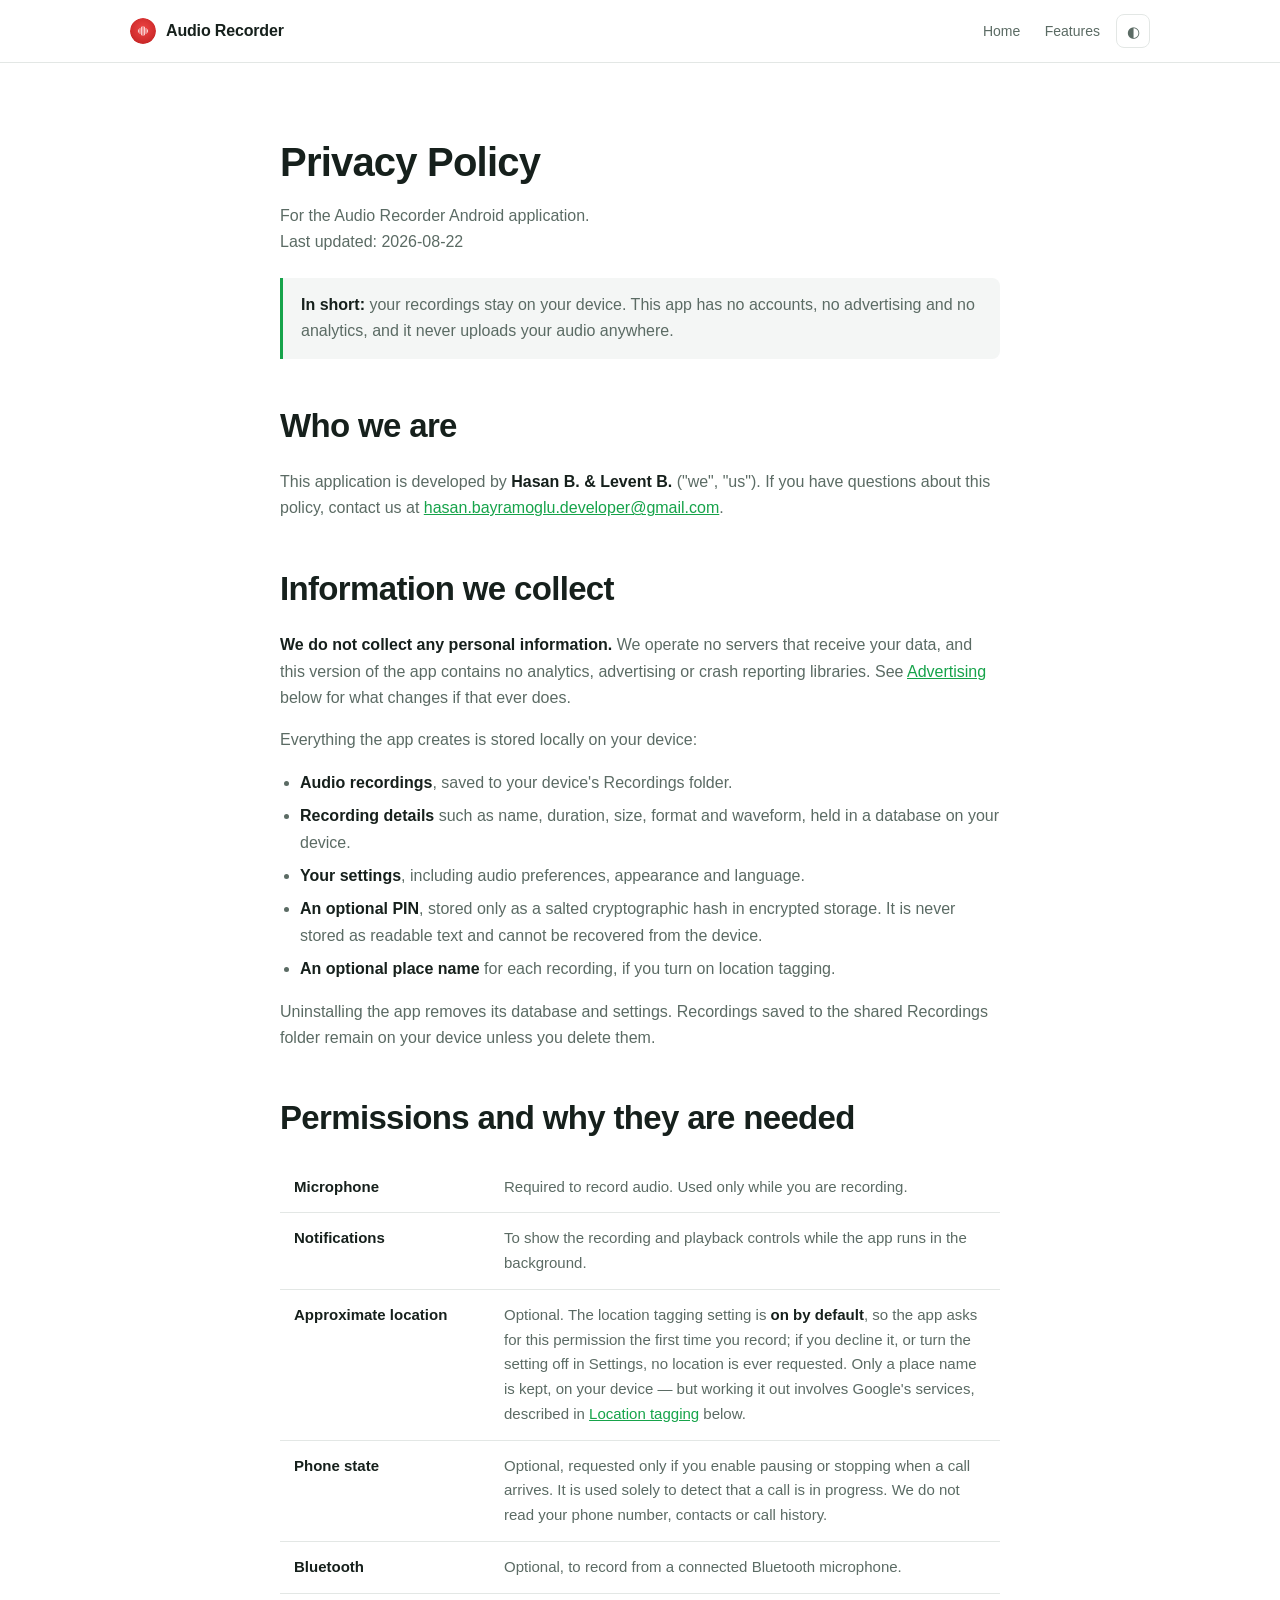
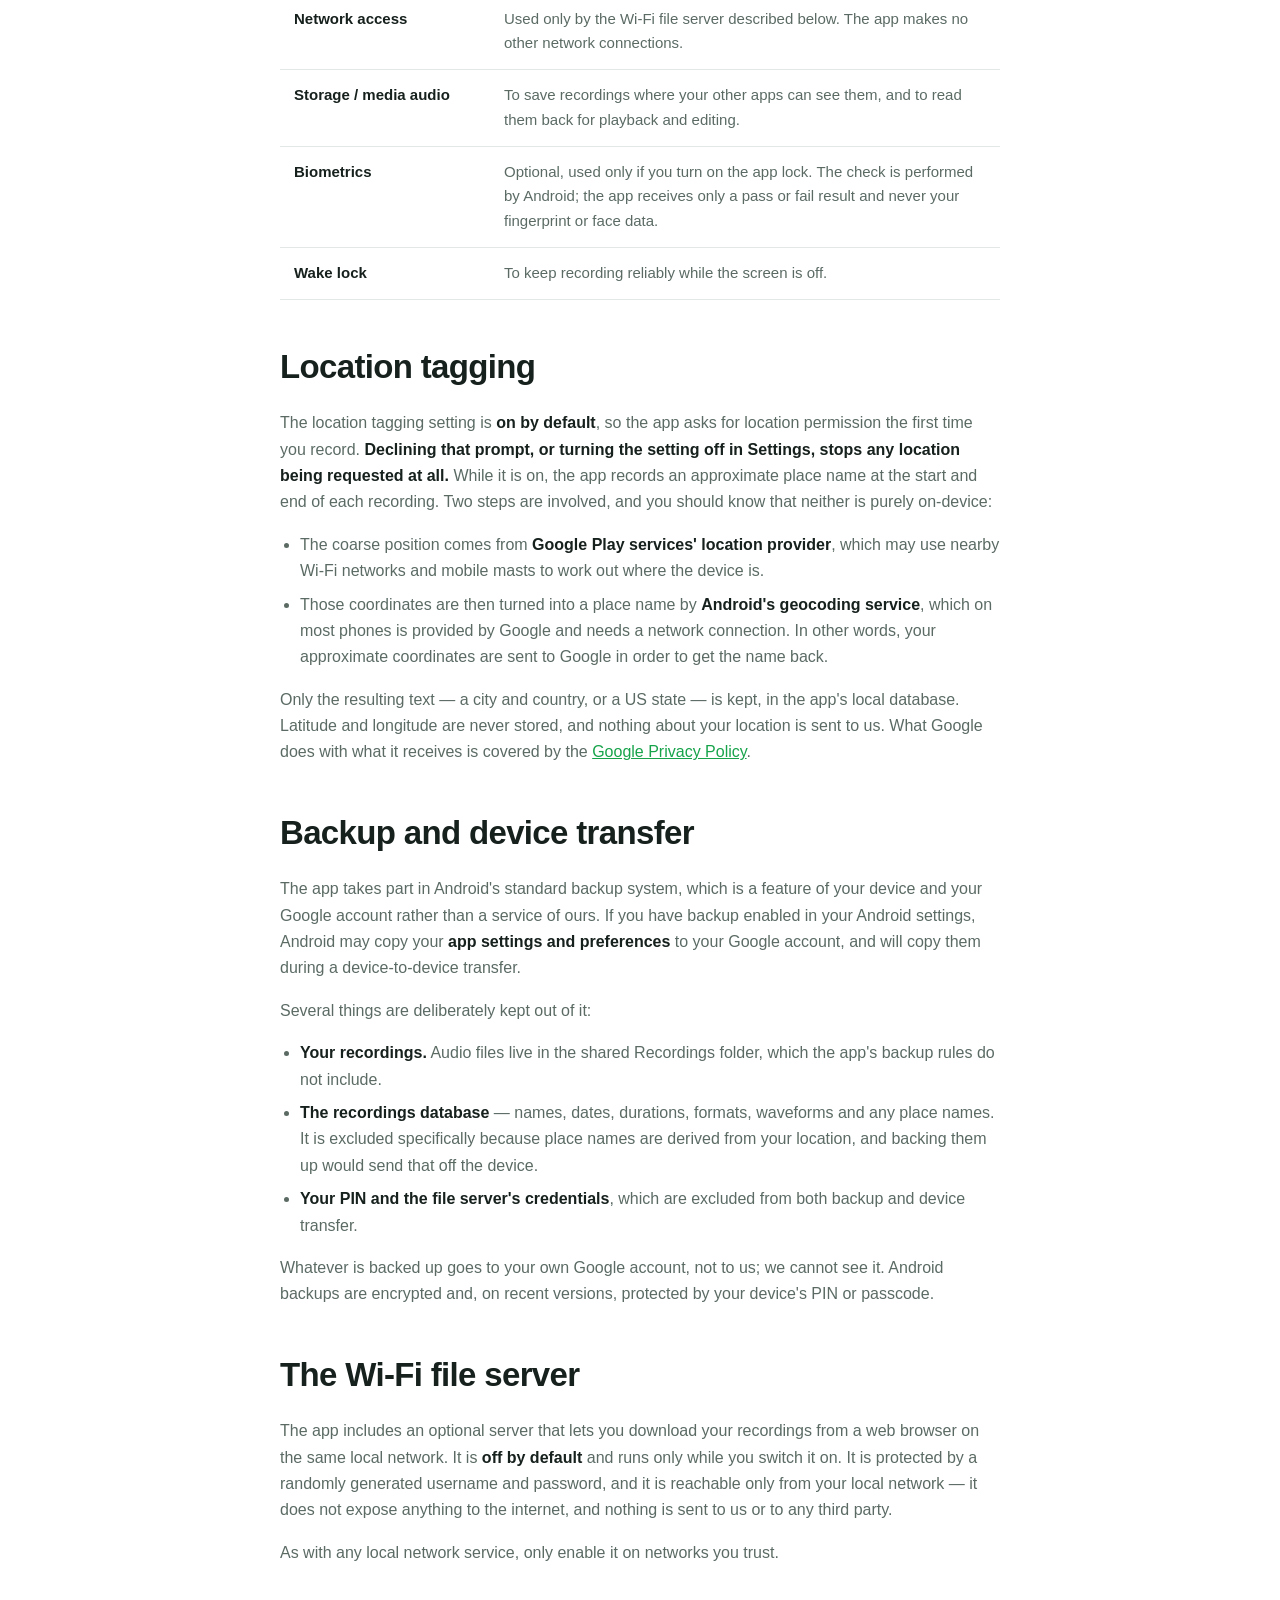
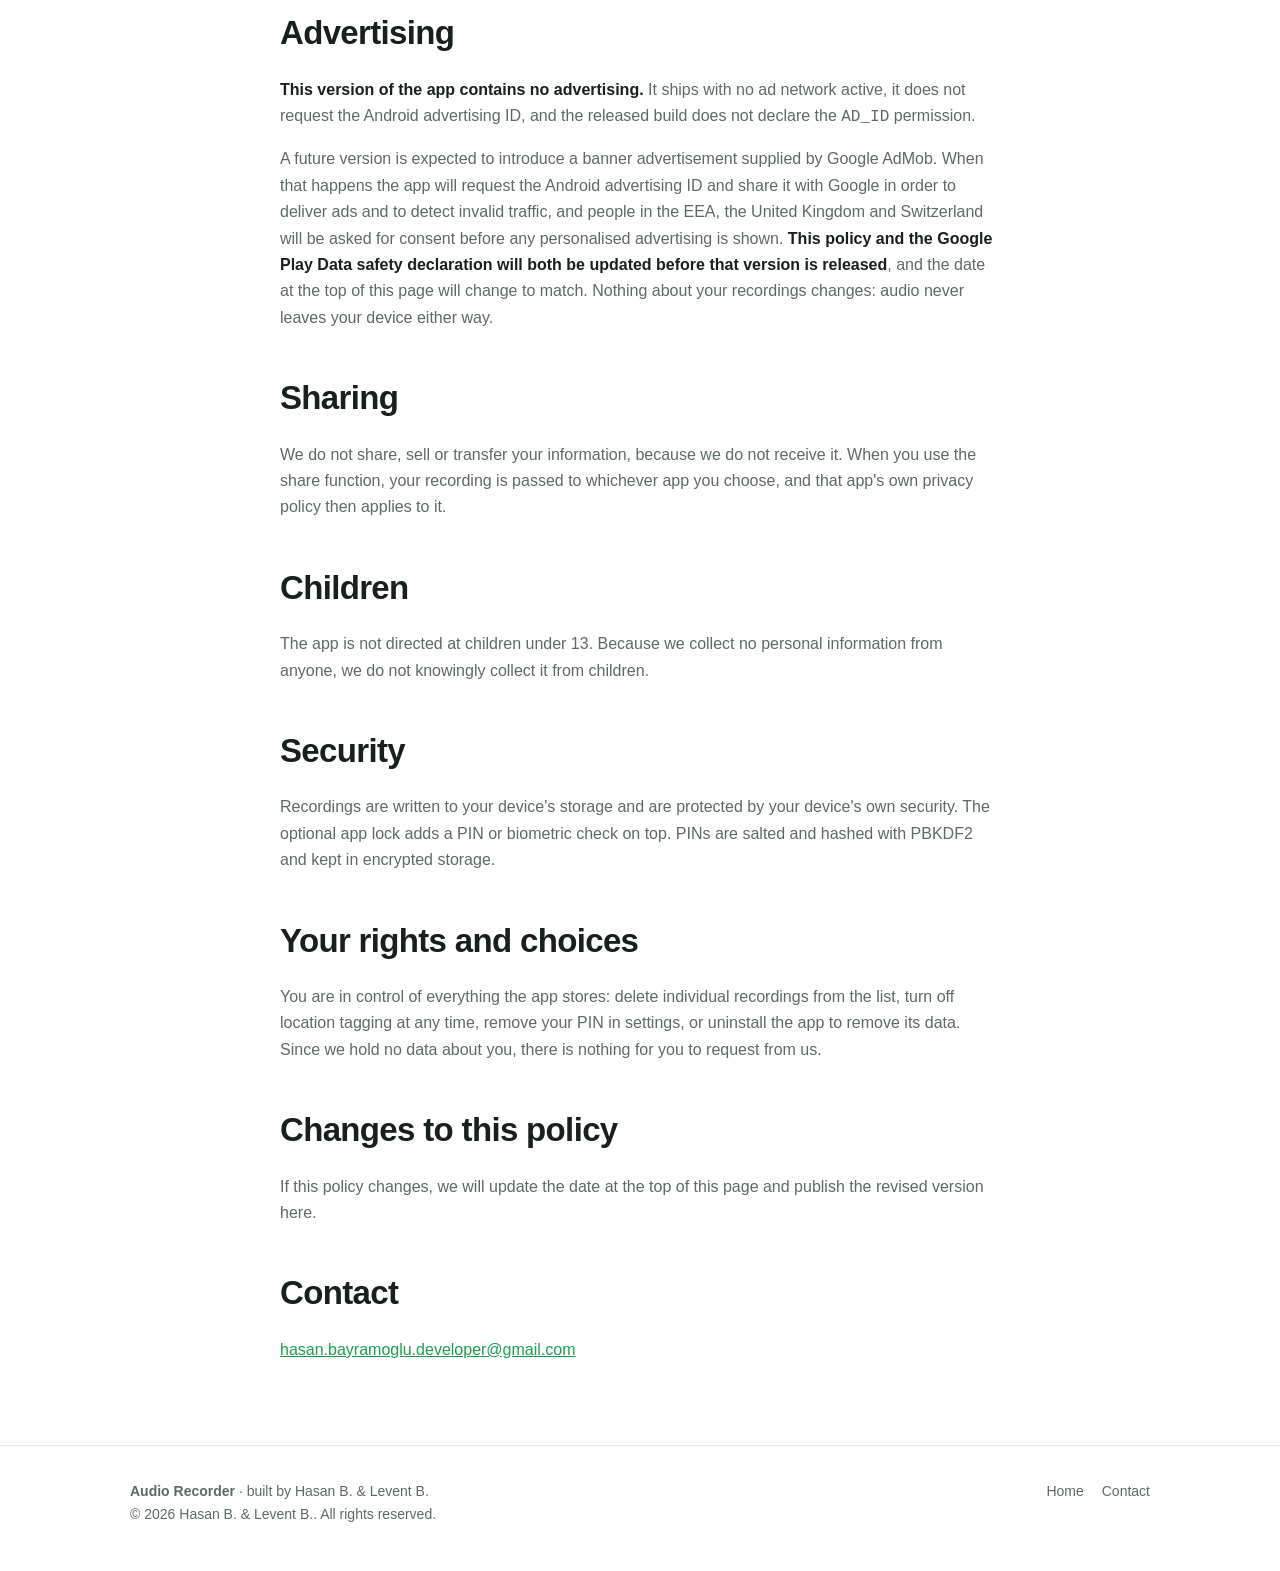
==== commit 284c1674: "Credit Hasan B. & Levent B. as developers; remove the MIT license The footer had been edited to the " ====
--- a/privacy.html
+++ b/privacy.html
@@ -40,7 +40,7 @@
 
     <h2>Who we are</h2>
     <p>
-      This application is developed by <strong data-site="developer">Hasan Bayramoglu</strong>
+      This application is developed by <strong data-site="developer">Hasan B. &amp; Levent B.</strong>
       ("we", "us"). If you have questions about this policy, contact us at
       <a data-site-mail href="mailto:" style="color:var(--accent);"></a>.
     </p>
@@ -220,8 +220,8 @@
   <div class="wrap foot-row">
     <div>
       <strong data-site="appName">Audio Recorder</strong> ·
-      built by <span data-site="developer">Hasan Bayramoglu</span><br>
-      © <span data-year>2026</span> <span data-site="developer">Hasan Bayramoglu</span>. All rights reserved.
+      built by <span data-site="developer">Hasan B. &amp; Levent B.</span><br>
+      © <span data-year>2026</span> <span data-site="developer">Hasan B. &amp; Levent B.</span>. All rights reserved.
     </div>
     <div class="foot-links">
       <a href="index.html">Home</a>
--- a/site.css
+++ b/site.css
@@ -97,25 +97,19 @@
   color: var(--ink);
   text-decoration: none;
   margin-right: auto;
-  white-space: nowrap; /* keeps the header one line on narrow phones */
-}
-
+}
+
+/*
+  The brand mark is now the app's own launcher icon (icon.svg), a direct
+  transcription of the adaptive icon's vectors, so the site and the app agree.
+  It replaced a red circle with a white centre drawn here in CSS.
+*/
 .brand .dot {
   width: 26px;
   height: 26px;
   border-radius: 50%;
-  background: var(--red);
-  display: grid;
-  place-items: center;
   flex: none;
-}
-
-.brand .dot::after {
-  content: "";
-  width: 9px;
-  height: 9px;
-  border-radius: 50%;
-  background: #fff;
+  display: block;
 }
 
 nav.site a {
@@ -130,18 +124,6 @@
 @media (max-width: 700px) {
   nav.site a { margin-left: 14px; font-size: 13px; }
   nav.site a.hide-sm { display: none; }
-}
-
-@media (max-width: 460px) {
-  .brand { font-size: 15px; }
-  .brand .dot { width: 22px; height: 22px; }
-  nav.site { white-space: nowrap; }
-  nav.site a { margin-left: 12px; }
-}
-
-/* Line break that only applies once there is room for it. */
-@media (max-width: 640px) {
-  br.br-lg { display: none; }
 }
 
 .icon-btn {
@@ -196,6 +178,7 @@
   display: flex;
   gap: 12px;
   justify-content: center;
+  align-items: center;
   flex-wrap: wrap;
 }
 
@@ -227,6 +210,40 @@
 
 .btn-ghost:hover { border-color: var(--ink-soft); }
 
+/* ---------- Google Play badge ----------
+   The badge artwork may not be recoloured or redrawn, only scaled, so it keeps
+   its own black plate in both themes. Google asks for clear space around it of
+   at least a quarter of its height; the margin below provides that. */
+
+.store-badge {
+  display: inline-block;
+  line-height: 0;
+  margin: 0 4px;
+  border-radius: 8px;
+}
+
+.store-badge img {
+  display: block;
+  height: 52px;
+  width: auto;
+}
+
+.store-badge[href]:hover { opacity: 0.88; }
+
+.store-badge[href]:focus-visible {
+  outline: 2px solid var(--accent);
+  outline-offset: 3px;
+}
+
+/* No store URL configured yet: the badge stays visible but inert. */
+.store-badge.is-pending { opacity: 0.5; cursor: default; }
+
+.cta-note {
+  margin: 16px 0 0;
+  font-size: 14px;
+  color: var(--ink-soft);
+}
+
 /* ---------- waveform strip ---------- */
 
 .wave-strip {
@@ -239,9 +256,7 @@
   overflow: hidden;
 }
 
-/* Scales by its own aspect ratio. Stretching it instead would squash the ruler
-   labels into illegibility on narrow screens. */
-.wave-strip svg { display: block; width: 100%; height: auto; }
+.wave-strip svg { display: block; width: 100%; height: 132px; }
 
 /* ---------- sections ---------- */
 
@@ -321,27 +336,6 @@
 
 table.spec td { color: var(--ink-soft); }
 
-/* On phones the two-column layout would force the page to scroll sideways, so the
-   rows stack: label above value. */
-@media (max-width: 560px) {
-  table.spec,
-  table.spec tbody,
-  table.spec tr,
-  table.spec th,
-  table.spec td {
-    display: block;
-    width: 100%;
-  }
-  table.spec { min-width: 0; }
-  table.spec tr { padding: 12px 0; border-bottom: 1px solid var(--line); }
-  table.spec th {
-    border-bottom: none;
-    padding: 0 0 3px;
-    white-space: normal;
-  }
-  table.spec td { border-bottom: none; padding: 0; }
-}
-
 /* ---------- prose (privacy page) ---------- */
 
 .prose { max-width: 760px; }
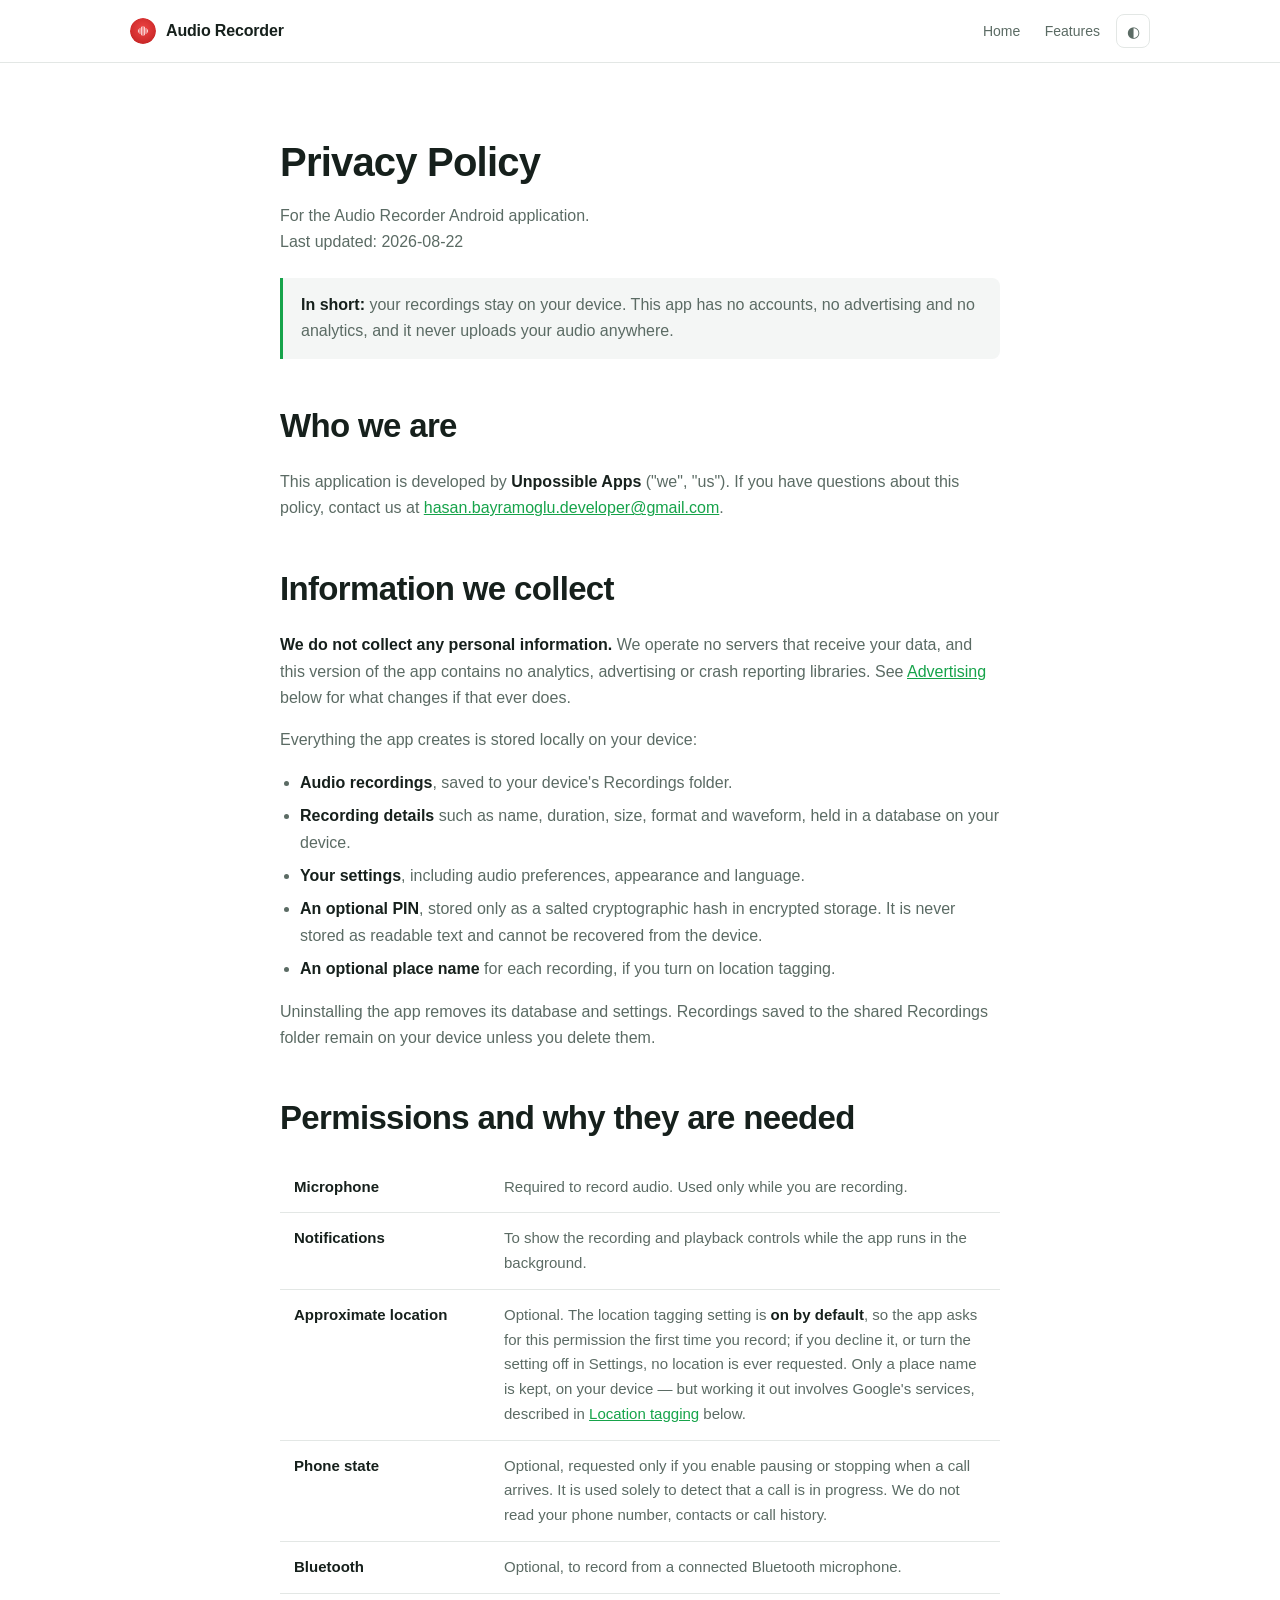
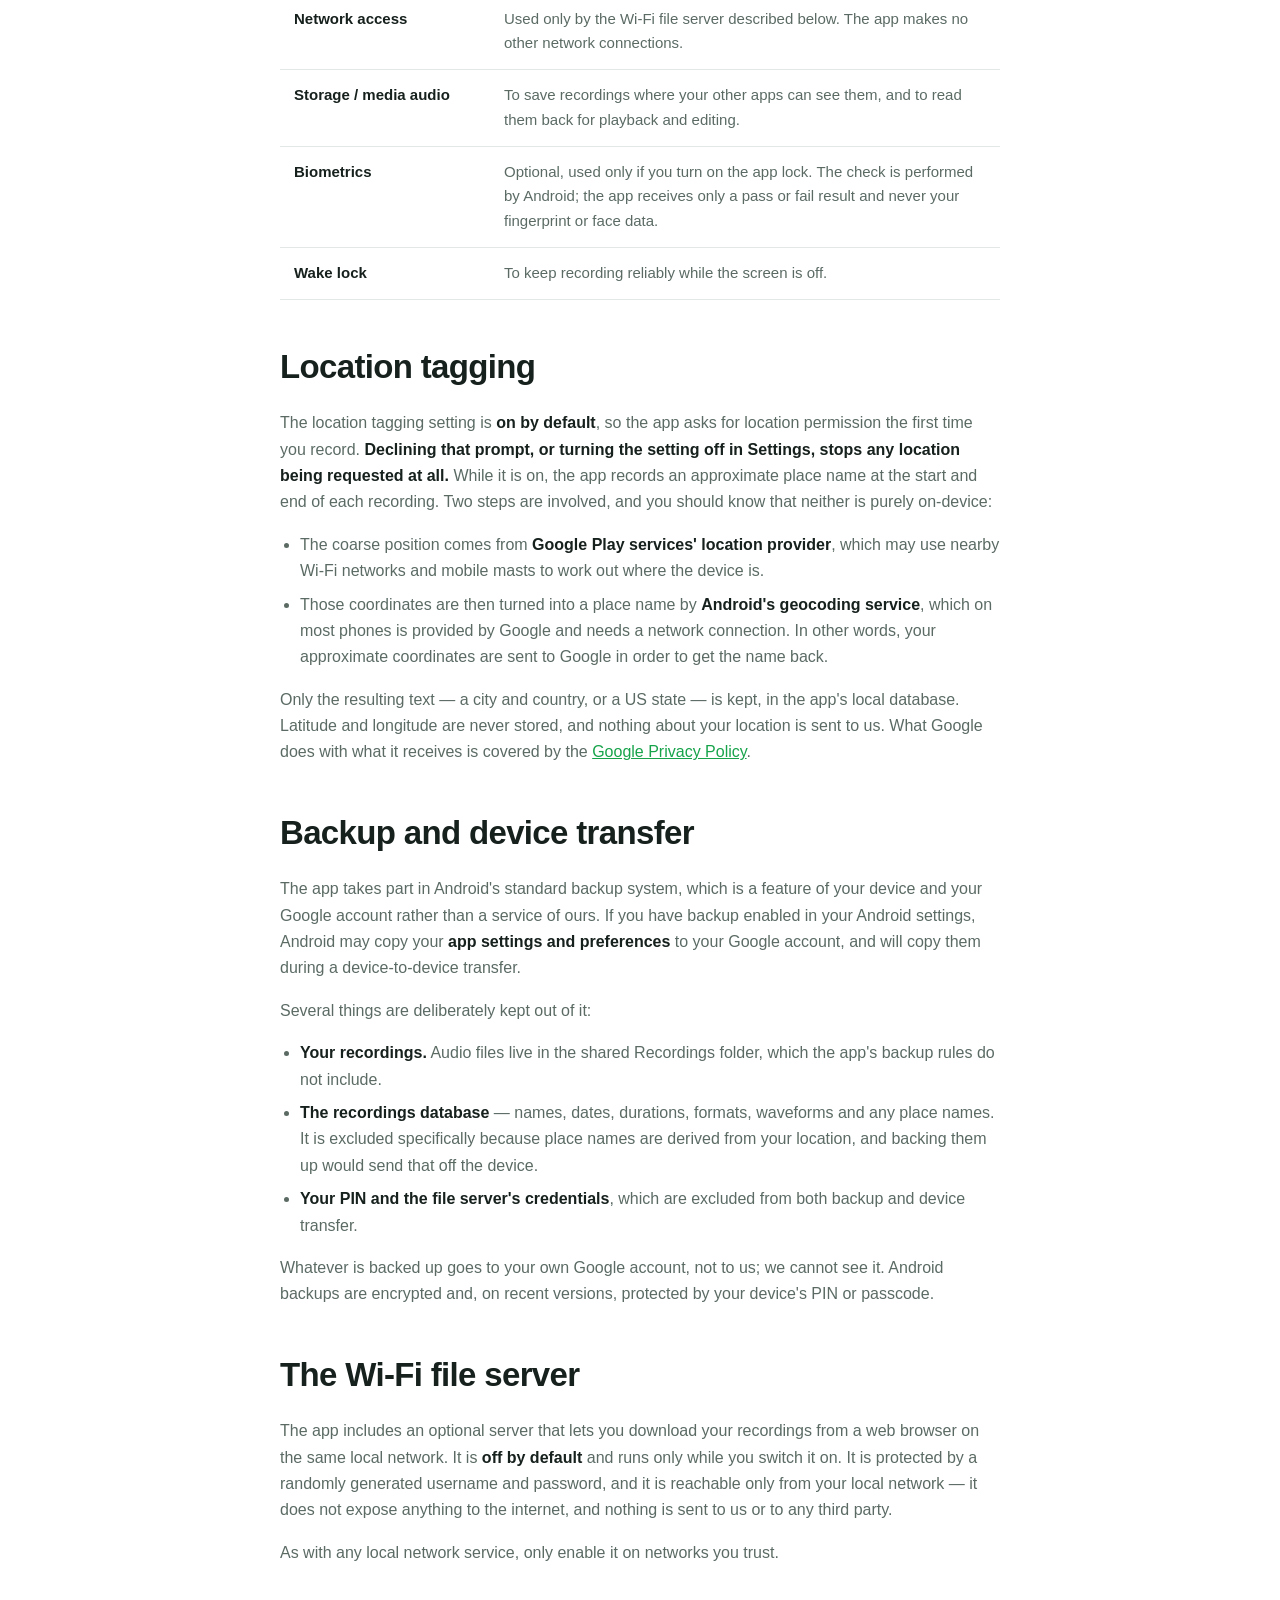
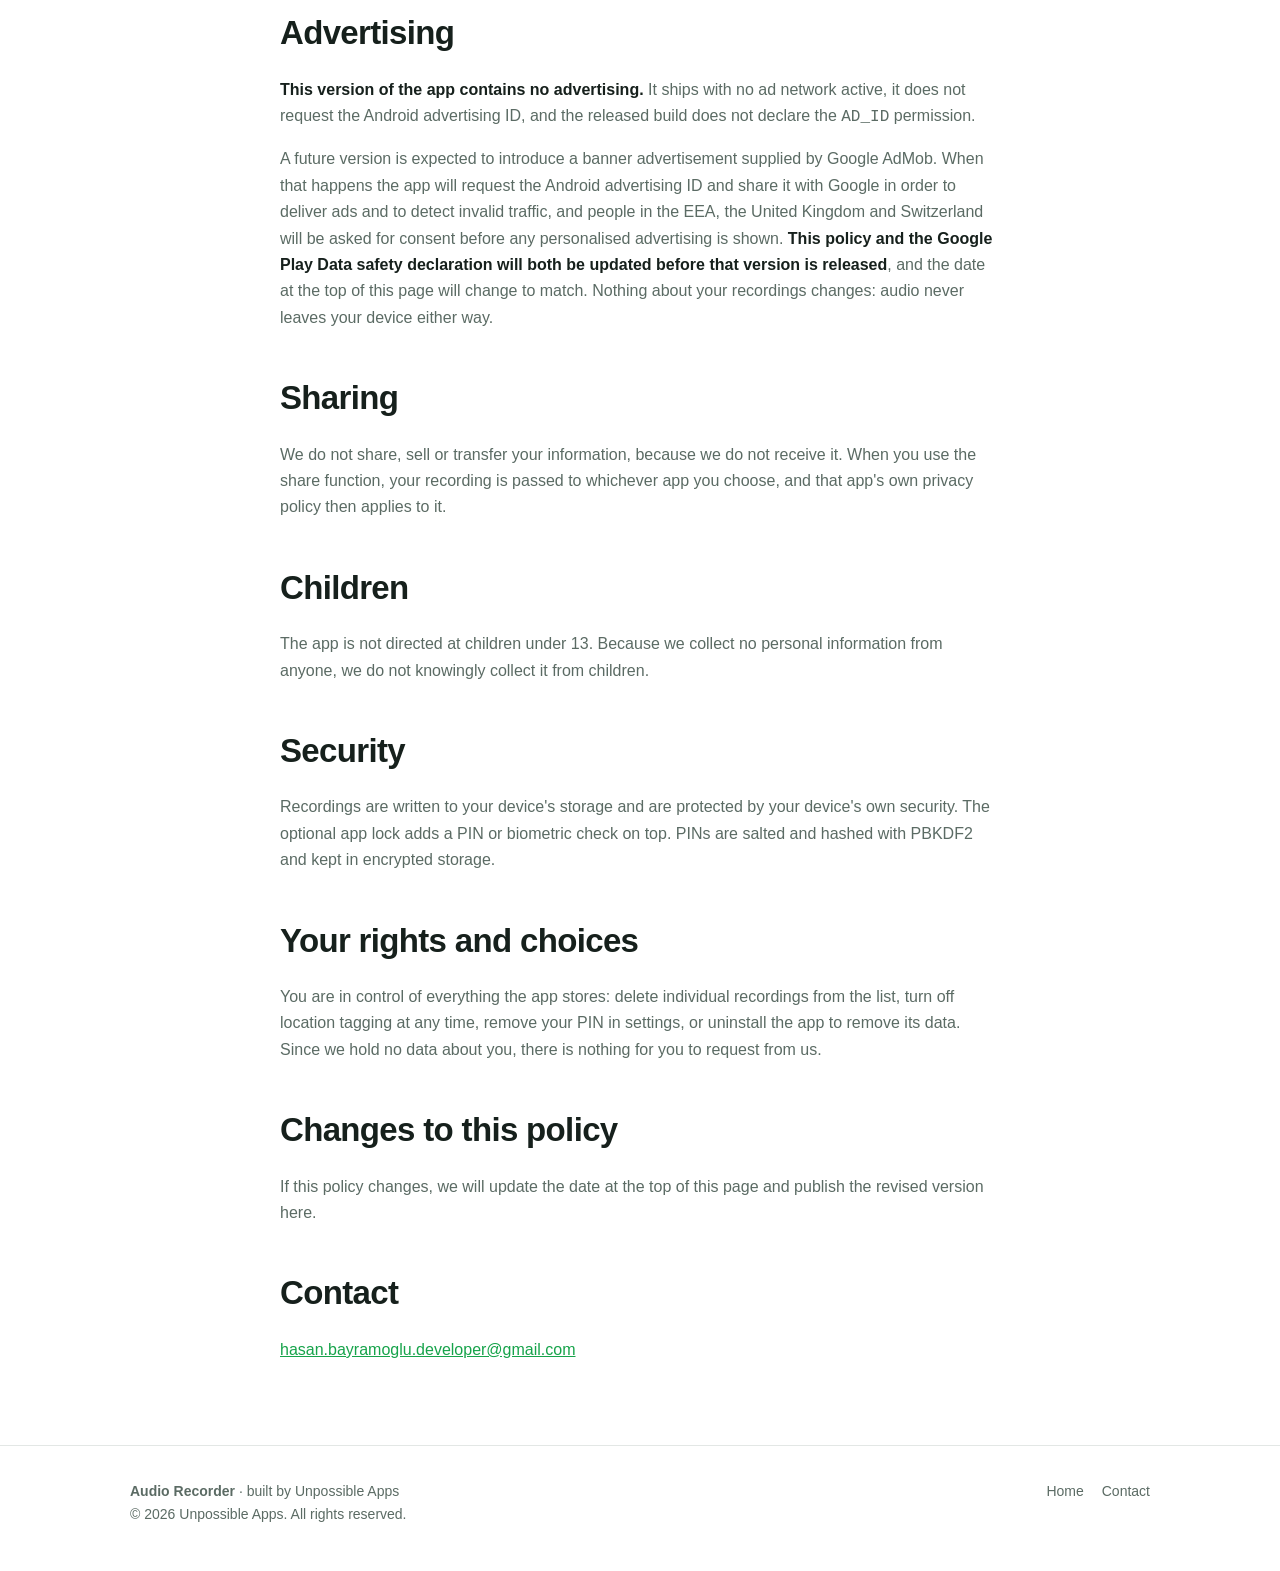
==== commit a4ac52ab: "Credit Unpossible Apps as the developer Co-Authored-By: Claude Opus 5.5 <noreply@anthropic.com>" ====
--- a/privacy.html
+++ b/privacy.html
@@ -40,7 +40,7 @@
 
     <h2>Who we are</h2>
     <p>
-      This application is developed by <strong data-site="developer">Hasan B. &amp; Levent B.</strong>
+      This application is developed by <strong data-site="developer">Unpossible Apps</strong>
       ("we", "us"). If you have questions about this policy, contact us at
       <a data-site-mail href="mailto:" style="color:var(--accent);"></a>.
     </p>
@@ -220,8 +220,8 @@
   <div class="wrap foot-row">
     <div>
       <strong data-site="appName">Audio Recorder</strong> ·
-      built by <span data-site="developer">Hasan B. &amp; Levent B.</span><br>
-      © <span data-year>2026</span> <span data-site="developer">Hasan B. &amp; Levent B.</span>. All rights reserved.
+      built by <span data-site="developer">Unpossible Apps</span><br>
+      © <span data-year>2026</span> <span data-site="developer">Unpossible Apps</span>. All rights reserved.
     </div>
     <div class="foot-links">
       <a href="index.html">Home</a>
